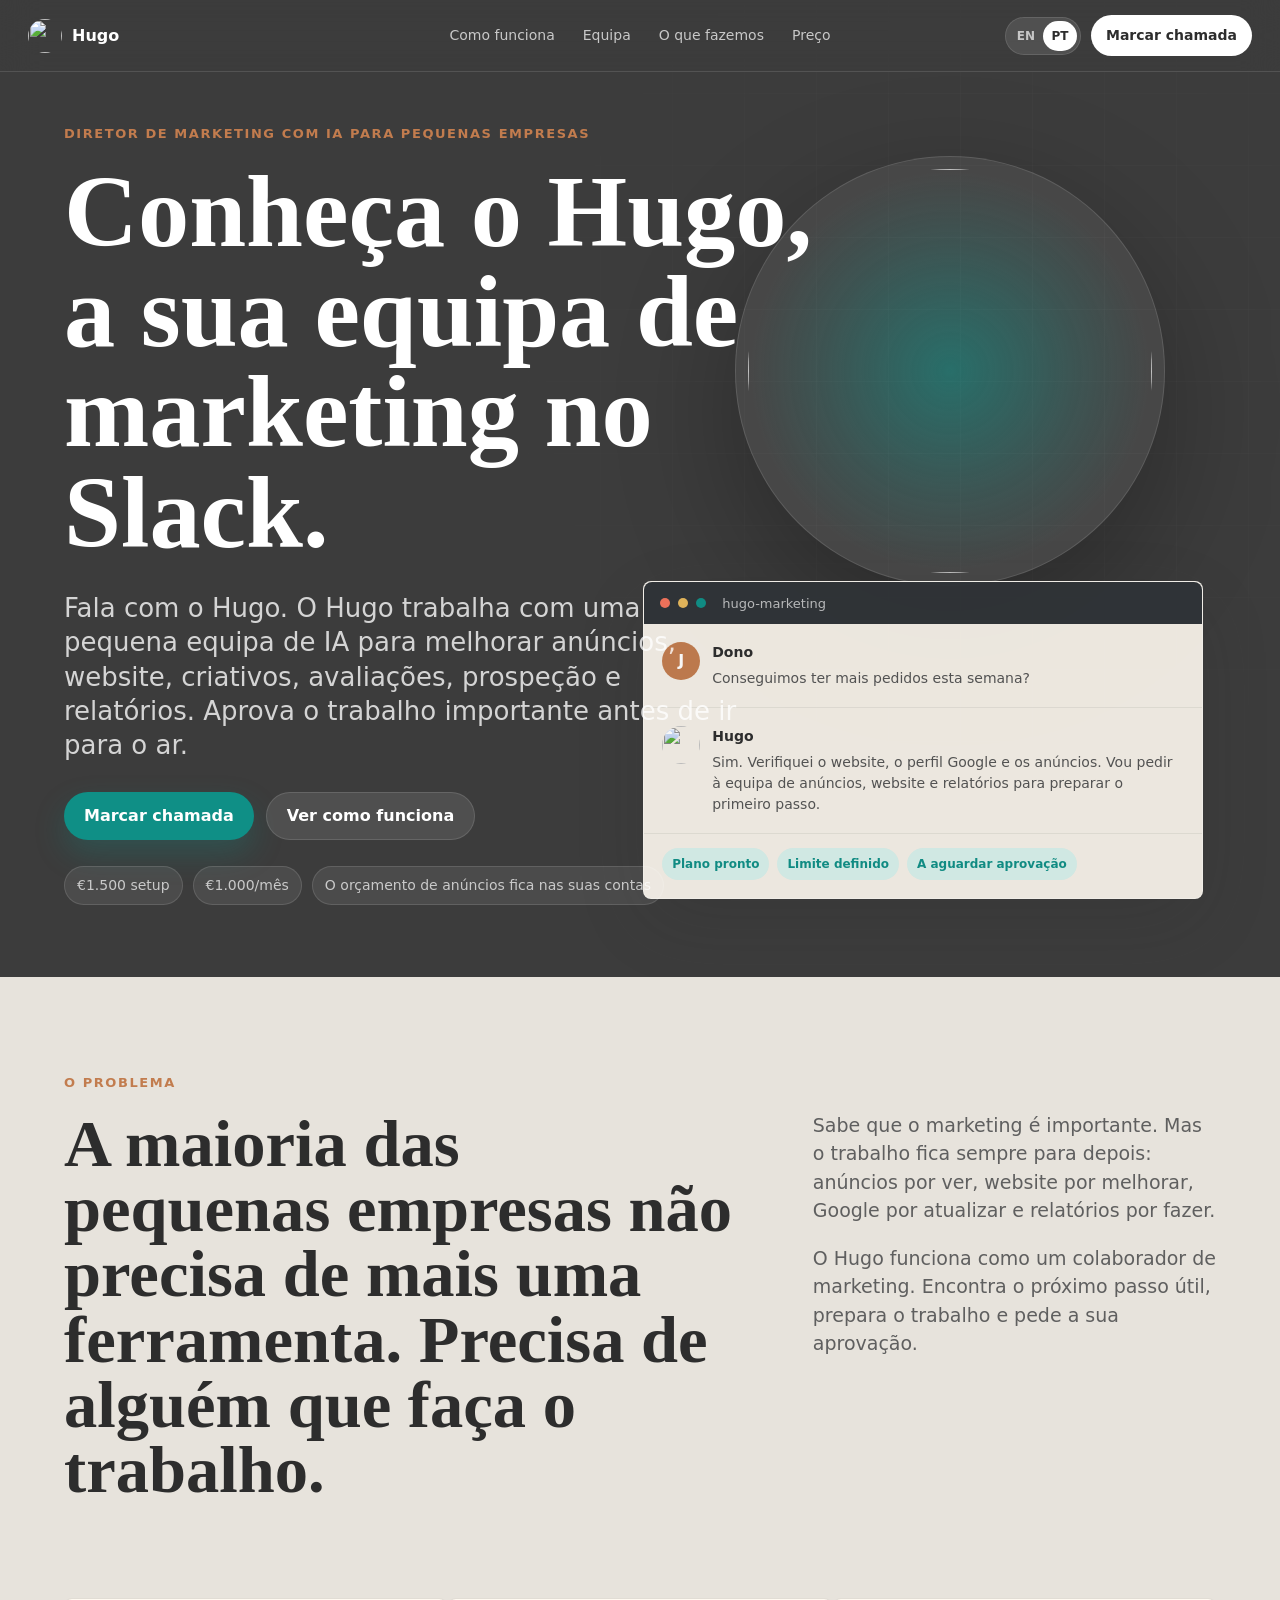
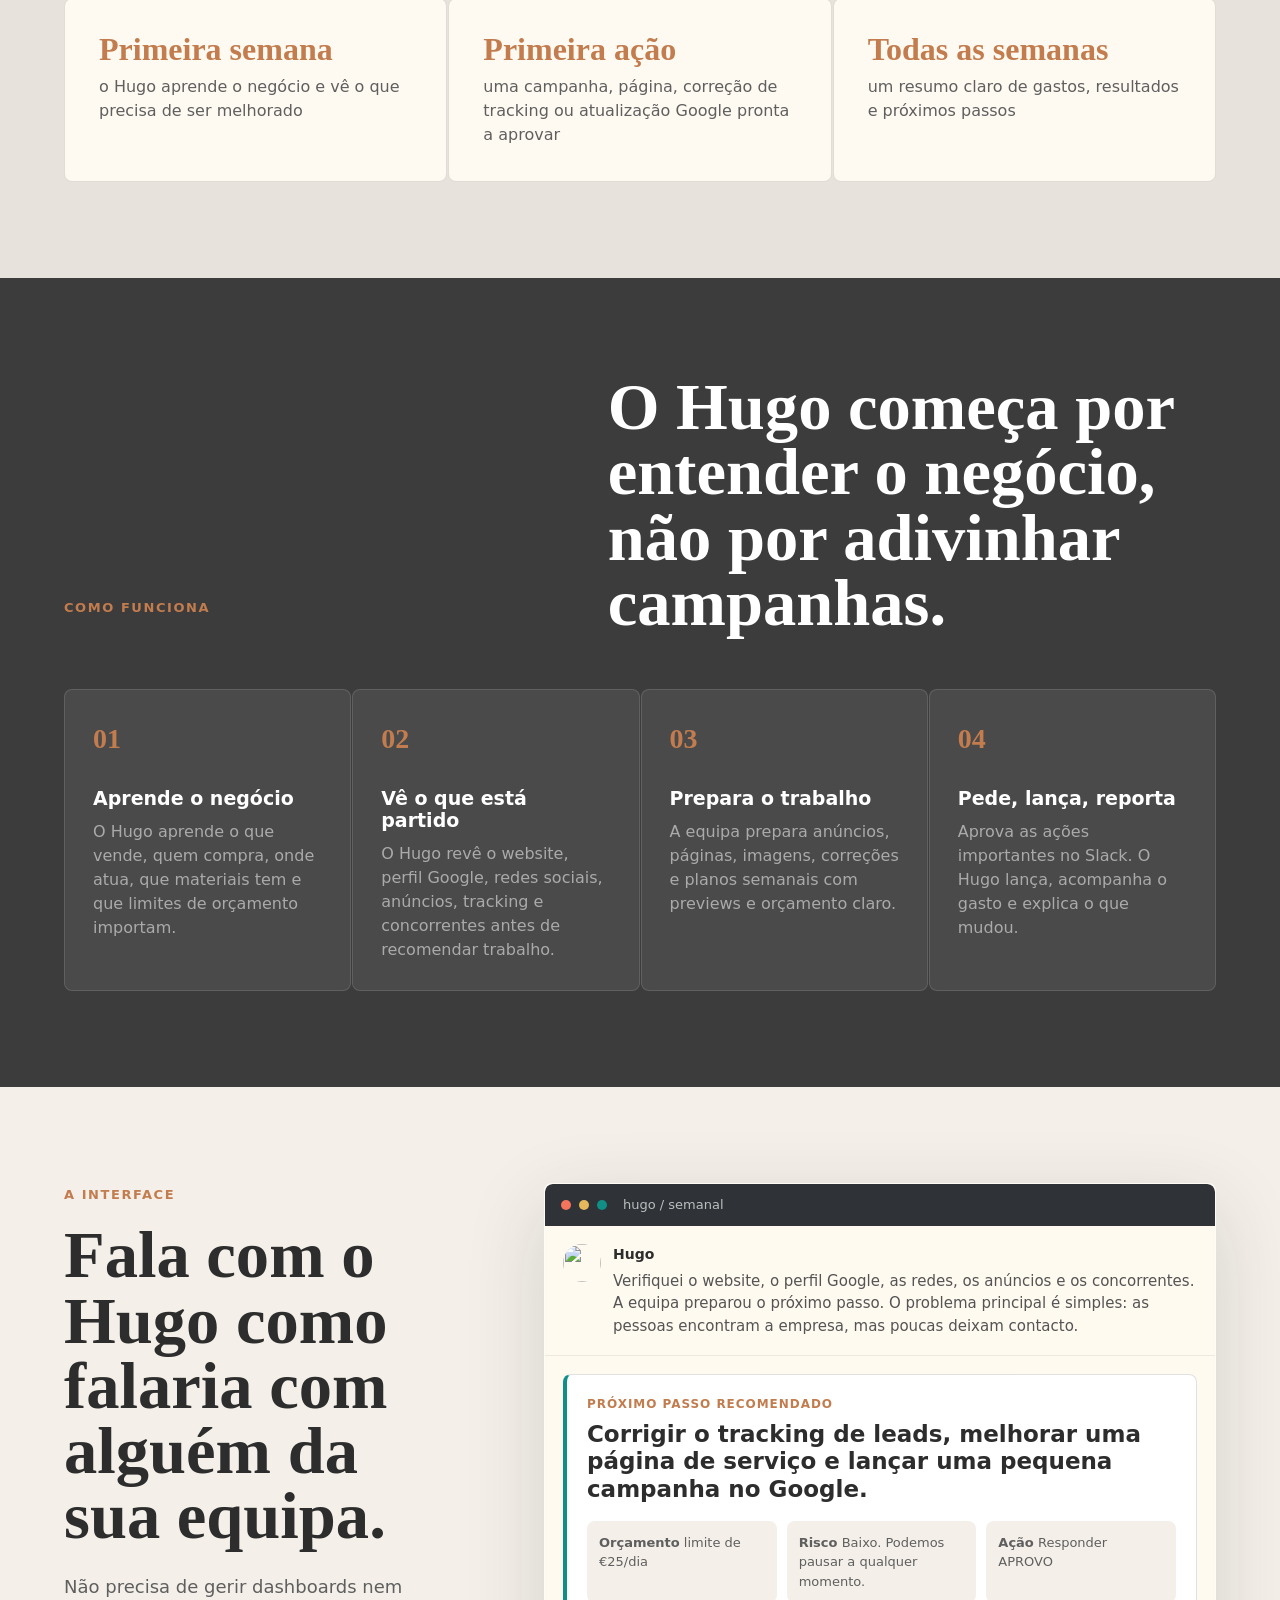
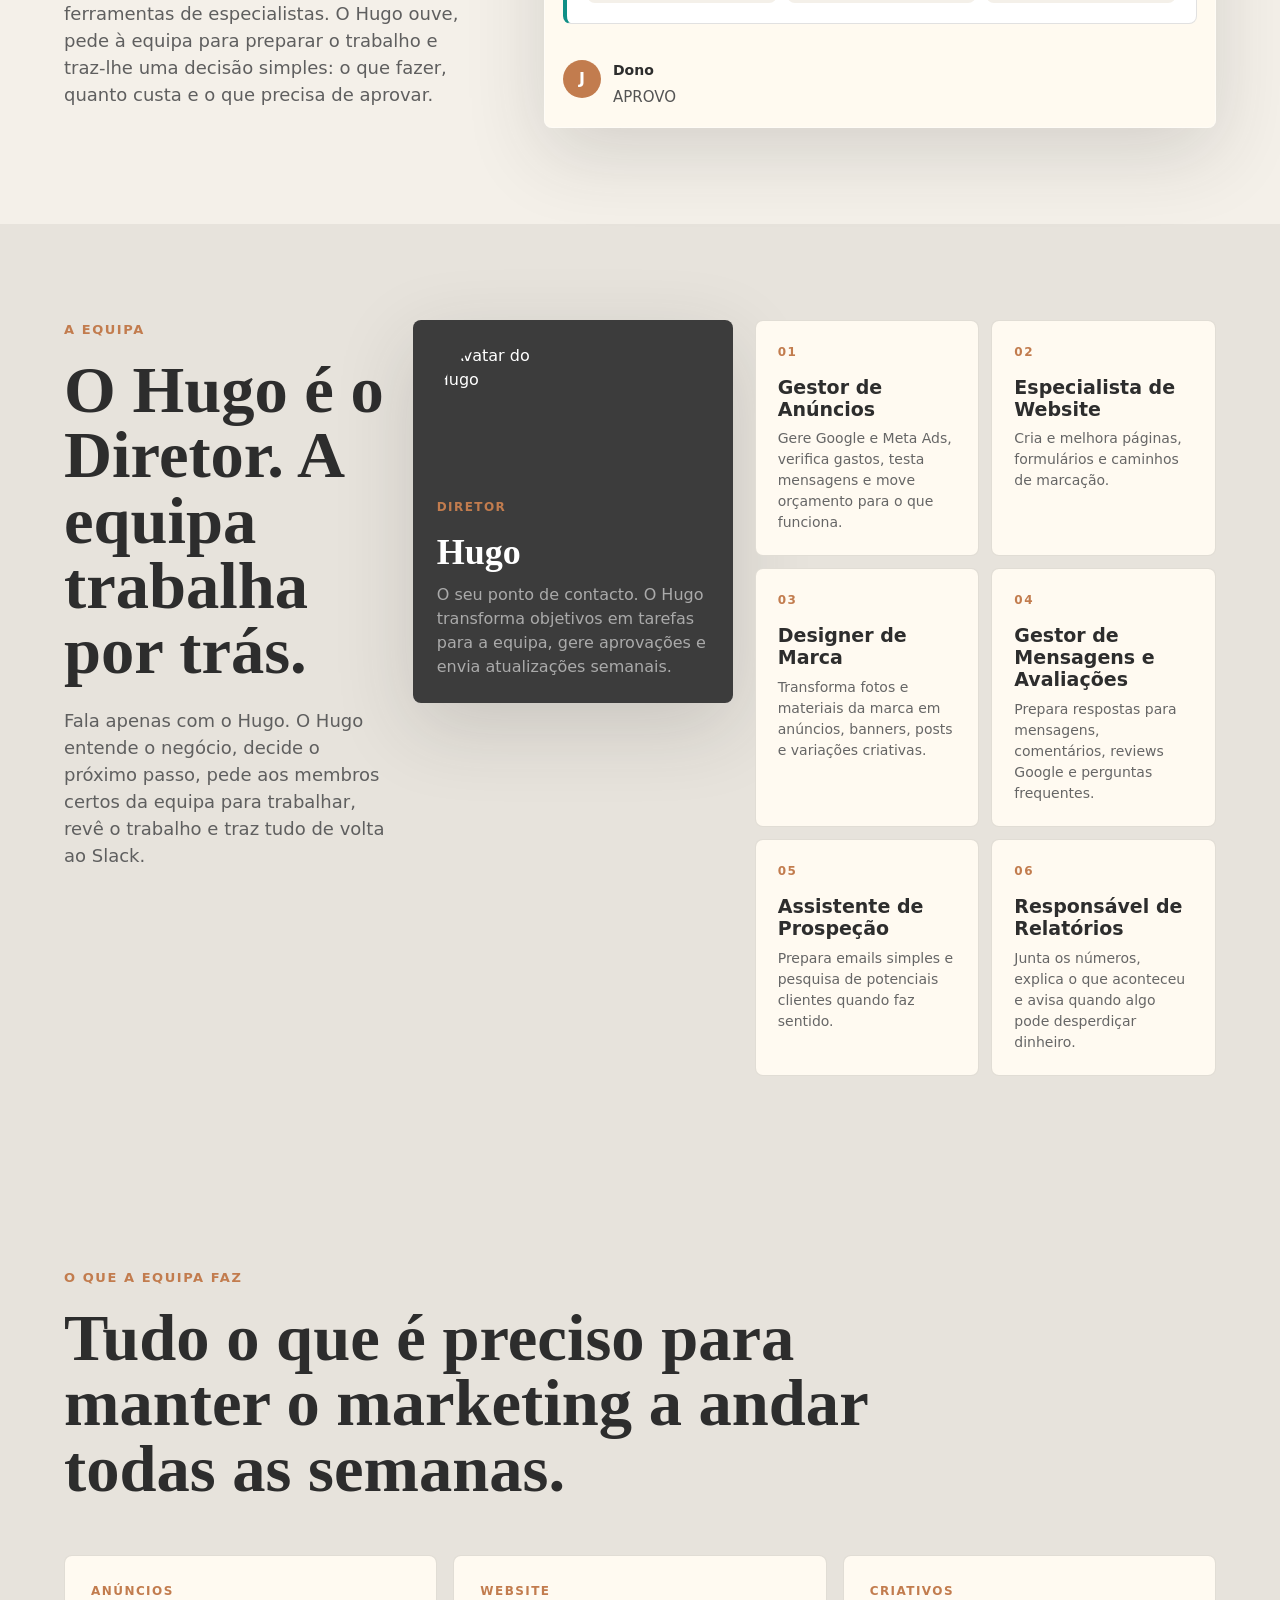
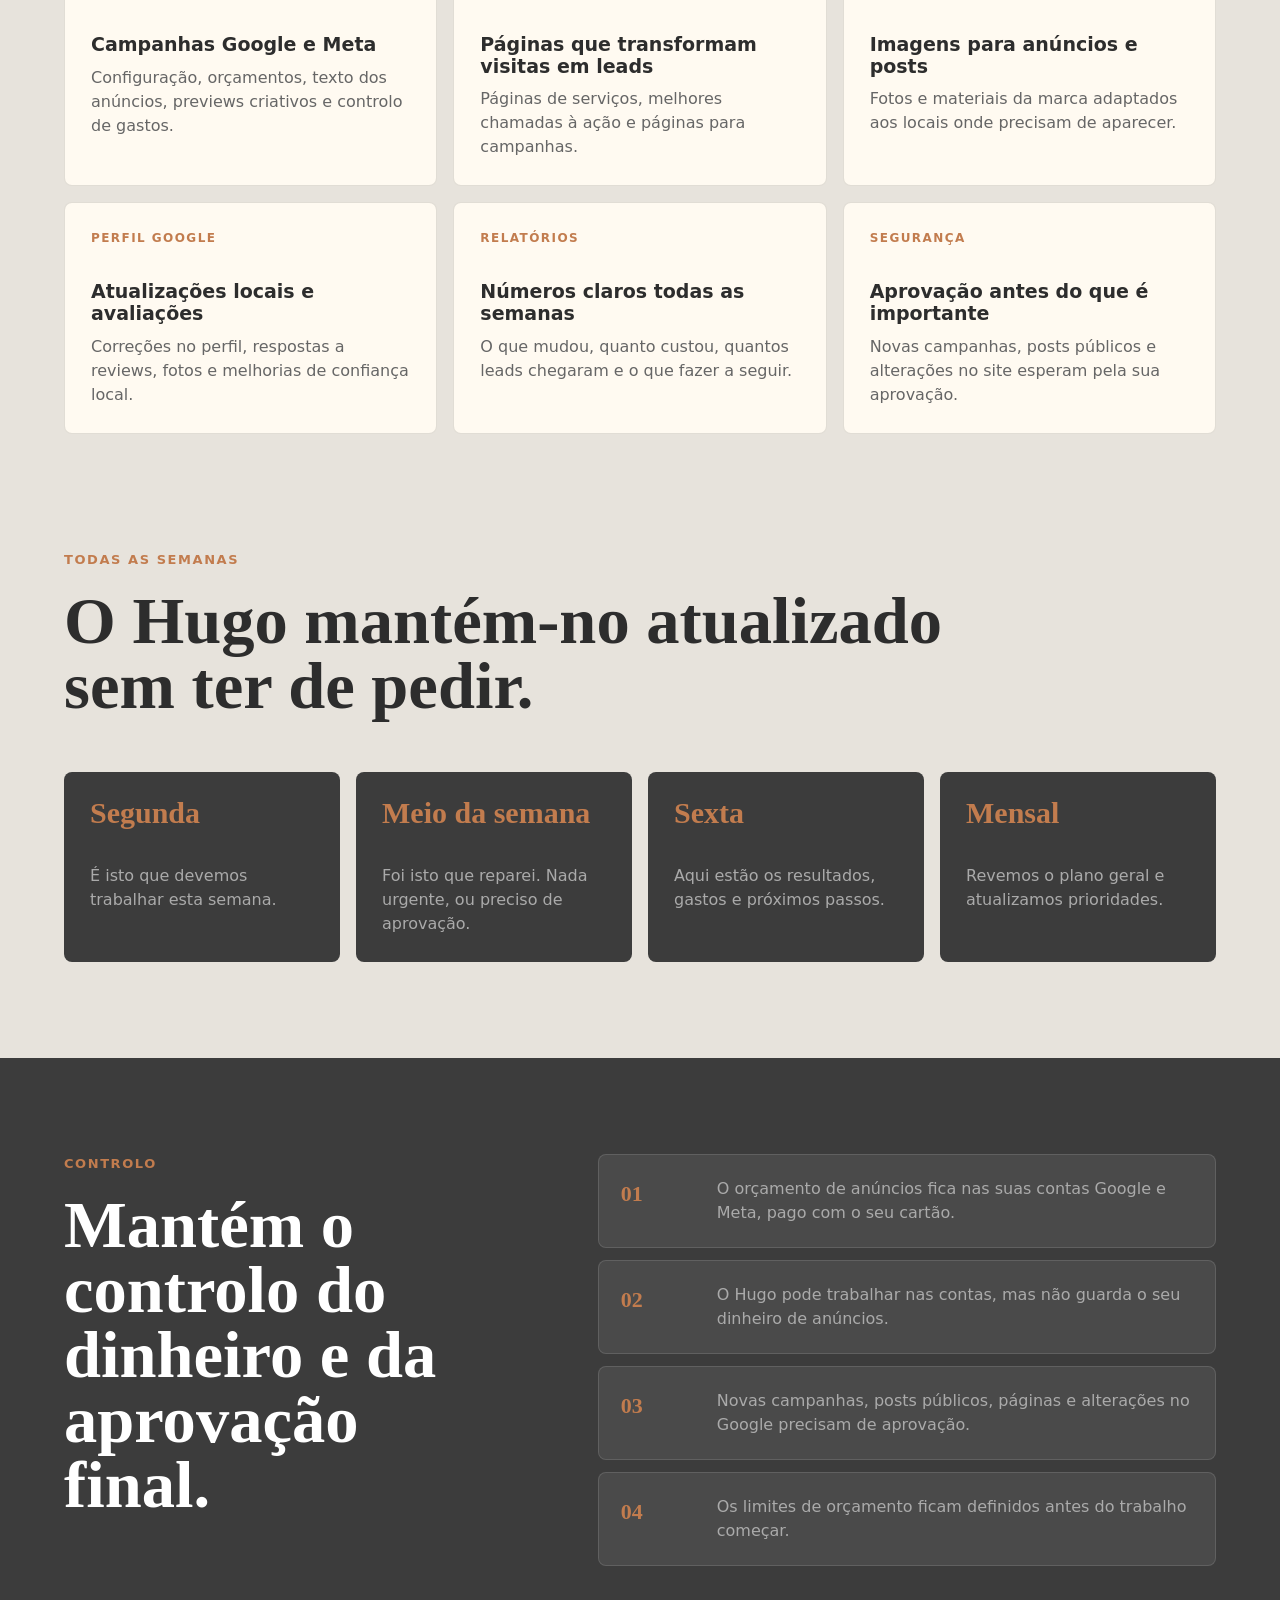
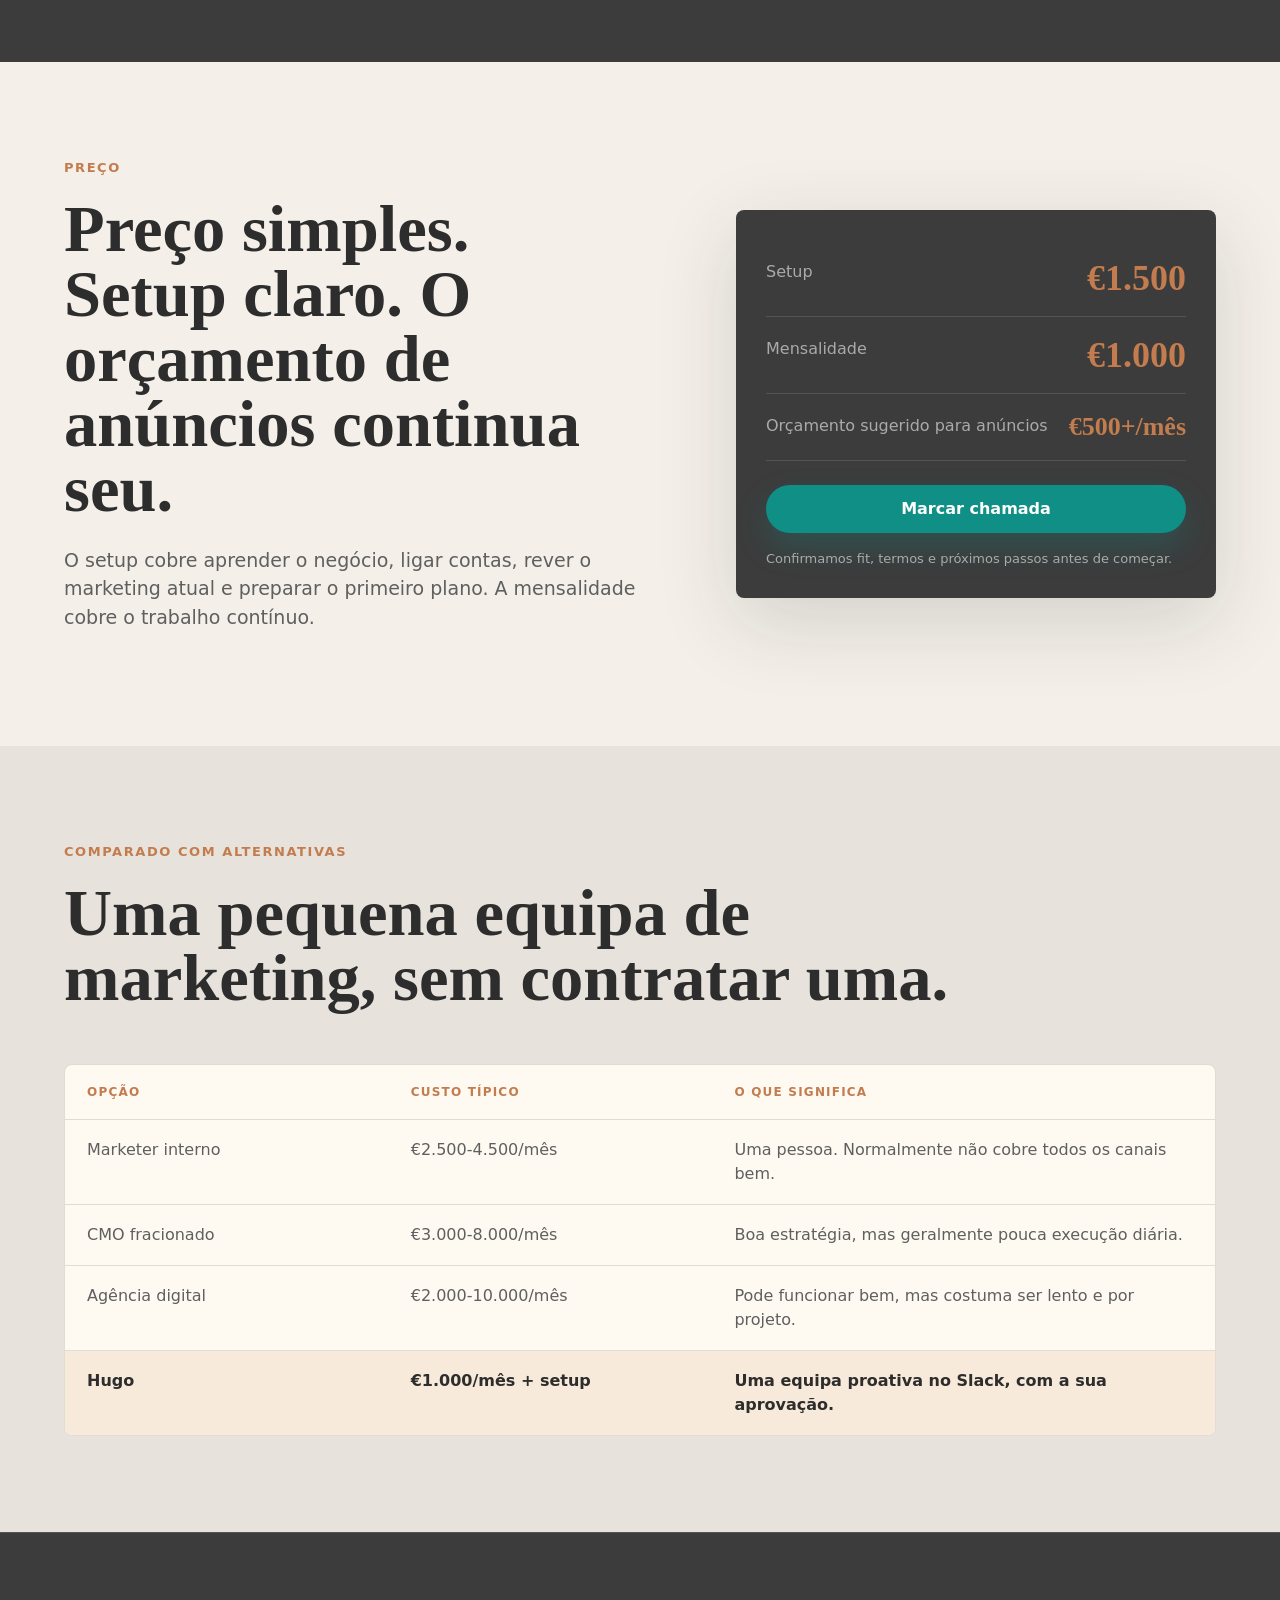
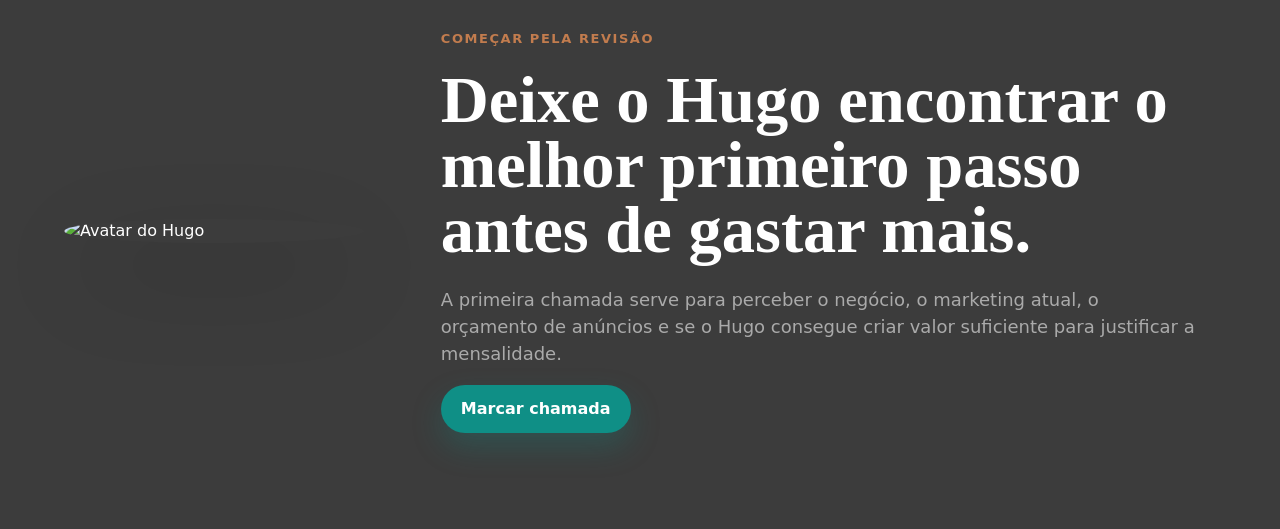
==== pt.html @ a28fcbb9 "Initial commit: Hugo marketing site (en + pt)" ====
<!doctype html>
<html lang="pt-PT">
  <head>
    <meta charset="utf-8" />
    <meta name="viewport" content="width=device-width, initial-scale=1" />
    <title>Hugo — A sua equipa de marketing no Slack</title>
    <meta
      name="description"
      content="O Hugo é um Diretor de Marketing com IA para pequenas empresas. Fala com o Hugo no Slack. O Hugo coordena a equipa por trás."
    />
    <link rel="preload" href="../assets/brand/hugos-avatar.png" as="image" />
    <link rel="stylesheet" href="./styles.css" />
  </head>
  <body>
    <header class="site-header" aria-label="Navegação principal">
      <a class="brand" href="#top" aria-label="Hugo início">
        <img src="../assets/brand/hugos-avatar.png" alt="" />
        <span>Hugo</span>
      </a>
      <nav class="nav-links" aria-label="Secções">
        <a href="#how">Como funciona</a>
        <a href="#team">Equipa</a>
        <a href="#work">O que fazemos</a>
        <a href="#pricing">Preço</a>
      </nav>
      <div class="header-actions">
        <div class="language-switch" aria-label="Escolher idioma">
          <a href="./index.html">EN</a>
          <a class="active" href="./pt.html" aria-current="page">PT</a>
        </div>
        <a class="nav-cta" href="mailto:jccosta94@gmail.com?subject=Hugo%20chamada%20de%20descoberta">Marcar chamada</a>
      </div>
    </header>

    <main id="top">
      <section class="hero section-dark">
        <div class="hero-scene" aria-hidden="true">
          <div class="halo-grid"></div>
          <div class="avatar-orbit">
            <img src="../assets/brand/hugos-avatar.png" alt="" />
          </div>
          <div class="slack-window hero-window">
            <div class="window-top">
              <span></span>
              <span></span>
              <span></span>
              <p>hugo-marketing</p>
            </div>
            <div class="message owner">
              <div class="message-avatar">J</div>
              <div>
                <strong>Dono</strong>
                <p>Conseguimos ter mais pedidos esta semana?</p>
              </div>
            </div>
            <div class="message hugo">
              <img src="../assets/brand/hugos-avatar.png" alt="" />
              <div>
                <strong>Hugo</strong>
                <p>Sim. Verifiquei o website, o perfil Google e os anúncios. Vou pedir à equipa de anúncios, website e relatórios para preparar o primeiro passo.</p>
              </div>
            </div>
            <div class="approval-strip">
              <span>Plano pronto</span>
              <span>Limite definido</span>
              <span>A aguardar aprovação</span>
            </div>
          </div>
        </div>

        <div class="hero-content">
          <p class="eyebrow">Diretor de marketing com IA para pequenas empresas</p>
          <h1>Conheça o Hugo, a sua equipa de marketing no Slack.</h1>
          <p class="hero-copy">
            Fala com o Hugo. O Hugo trabalha com uma pequena equipa de IA para melhorar anúncios, website, criativos, avaliações, prospeção e relatórios. Aprova o trabalho importante antes de ir para o ar.
          </p>
          <div class="hero-actions">
            <a class="button button-primary" href="mailto:jccosta94@gmail.com?subject=Hugo%20chamada%20de%20descoberta">
              Marcar chamada
            </a>
            <a class="button button-secondary" href="#how">Ver como funciona</a>
          </div>
          <div class="price-note">
            <span>€1.500 setup</span>
            <span>€1.000/mês</span>
            <span>O orçamento de anúncios fica nas suas contas</span>
          </div>
        </div>
      </section>

      <section class="section intro">
        <div class="section-kicker">O problema</div>
        <div class="intro-grid">
          <h2>A maioria das pequenas empresas não precisa de mais uma ferramenta. Precisa de alguém que faça o trabalho.</h2>
          <div class="intro-copy">
            <p>
              Sabe que o marketing é importante. Mas o trabalho fica sempre para depois: anúncios por ver, website por melhorar, Google por atualizar e relatórios por fazer.
            </p>
            <p>
              O Hugo funciona como um colaborador de marketing. Encontra o próximo passo útil, prepara o trabalho e pede a sua aprovação.
            </p>
          </div>
        </div>
      </section>

      <section class="section proof-band">
        <div class="proof-item">
          <strong>Primeira semana</strong>
          <span>o Hugo aprende o negócio e vê o que precisa de ser melhorado</span>
        </div>
        <div class="proof-item">
          <strong>Primeira ação</strong>
          <span>uma campanha, página, correção de tracking ou atualização Google pronta a aprovar</span>
        </div>
        <div class="proof-item">
          <strong>Todas as semanas</strong>
          <span>um resumo claro de gastos, resultados e próximos passos</span>
        </div>
      </section>

      <section class="section section-dark product-showcase" id="how">
        <div class="section-heading">
          <p class="eyebrow">Como funciona</p>
          <h2>O Hugo começa por entender o negócio, não por adivinhar campanhas.</h2>
        </div>

        <div class="loop">
          <article>
            <span>01</span>
            <h3>Aprende o negócio</h3>
            <p>O Hugo aprende o que vende, quem compra, onde atua, que materiais tem e que limites de orçamento importam.</p>
          </article>
          <article>
            <span>02</span>
            <h3>Vê o que está partido</h3>
            <p>O Hugo revê o website, perfil Google, redes sociais, anúncios, tracking e concorrentes antes de recomendar trabalho.</p>
          </article>
          <article>
            <span>03</span>
            <h3>Prepara o trabalho</h3>
            <p>A equipa prepara anúncios, páginas, imagens, correções e planos semanais com previews e orçamento claro.</p>
          </article>
          <article>
            <span>04</span>
            <h3>Pede, lança, reporta</h3>
            <p>Aprova as ações importantes no Slack. O Hugo lança, acompanha o gasto e explica o que mudou.</p>
          </article>
        </div>
      </section>

      <section class="section slack-section">
        <div class="slack-copy">
          <p class="section-kicker">A interface</p>
          <h2>Fala com o Hugo como falaria com alguém da sua equipa.</h2>
          <p>
            Não precisa de gerir dashboards nem ferramentas de especialistas. O Hugo ouve, pede à equipa para preparar o trabalho e traz-lhe uma decisão simples: o que fazer, quanto custa e o que precisa de aprovar.
          </p>
        </div>
        <div class="slack-window large-window">
          <div class="window-top">
            <span></span>
            <span></span>
            <span></span>
            <p>hugo / semanal</p>
          </div>
          <div class="message hugo">
            <img src="../assets/brand/hugos-avatar.png" alt="" />
            <div>
              <strong>Hugo</strong>
              <p>Verifiquei o website, o perfil Google, as redes, os anúncios e os concorrentes. A equipa preparou o próximo passo. O problema principal é simples: as pessoas encontram a empresa, mas poucas deixam contacto.</p>
            </div>
          </div>
          <div class="proposal">
            <div>
              <span>Próximo passo recomendado</span>
              <strong>Corrigir o tracking de leads, melhorar uma página de serviço e lançar uma pequena campanha no Google.</strong>
            </div>
            <div class="proposal-meta">
              <p><b>Orçamento</b> limite de €25/dia</p>
              <p><b>Risco</b> Baixo. Podemos pausar a qualquer momento.</p>
              <p><b>Ação</b> Responder APROVO</p>
            </div>
          </div>
          <div class="message owner compact">
            <div class="message-avatar">J</div>
            <div>
              <strong>Dono</strong>
              <p>APROVO</p>
            </div>
          </div>
        </div>
      </section>

      <section class="section team-section" id="team">
        <div class="team-lead">
          <p class="section-kicker">A equipa</p>
          <h2>O Hugo é o Diretor. A equipa trabalha por trás.</h2>
          <p>
            Fala apenas com o Hugo. O Hugo entende o negócio, decide o próximo passo, pede aos membros certos da equipa para trabalhar, revê o trabalho e traz tudo de volta ao Slack.
          </p>
        </div>
        <div class="director-card">
          <img src="../assets/brand/hugos-avatar.png" alt="Avatar do Hugo" />
          <div>
            <span>Diretor</span>
            <h3>Hugo</h3>
            <p>O seu ponto de contacto. O Hugo transforma objetivos em tarefas para a equipa, gere aprovações e envia atualizações semanais.</p>
          </div>
        </div>
        <div class="team-grid">
          <article>
            <span>01</span>
            <h3>Gestor de Anúncios</h3>
            <p>Gere Google e Meta Ads, verifica gastos, testa mensagens e move orçamento para o que funciona.</p>
          </article>
          <article>
            <span>02</span>
            <h3>Especialista de Website</h3>
            <p>Cria e melhora páginas, formulários e caminhos de marcação.</p>
          </article>
          <article>
            <span>03</span>
            <h3>Designer de Marca</h3>
            <p>Transforma fotos e materiais da marca em anúncios, banners, posts e variações criativas.</p>
          </article>
          <article>
            <span>04</span>
            <h3>Gestor de Mensagens e Avaliações</h3>
            <p>Prepara respostas para mensagens, comentários, reviews Google e perguntas frequentes.</p>
          </article>
          <article>
            <span>05</span>
            <h3>Assistente de Prospeção</h3>
            <p>Prepara emails simples e pesquisa de potenciais clientes quando faz sentido.</p>
          </article>
          <article>
            <span>06</span>
            <h3>Responsável de Relatórios</h3>
            <p>Junta os números, explica o que aconteceu e avisa quando algo pode desperdiçar dinheiro.</p>
          </article>
        </div>
      </section>

      <section class="section" id="work">
        <div class="section-heading on-light">
          <p class="section-kicker">O que a equipa faz</p>
          <h2>Tudo o que é preciso para manter o marketing a andar todas as semanas.</h2>
        </div>
        <div class="work-grid">
          <article>
            <span>Anúncios</span>
            <h3>Campanhas Google e Meta</h3>
            <p>Configuração, orçamentos, texto dos anúncios, previews criativos e controlo de gastos.</p>
          </article>
          <article>
            <span>Website</span>
            <h3>Páginas que transformam visitas em leads</h3>
            <p>Páginas de serviços, melhores chamadas à ação e páginas para campanhas.</p>
          </article>
          <article>
            <span>Criativos</span>
            <h3>Imagens para anúncios e posts</h3>
            <p>Fotos e materiais da marca adaptados aos locais onde precisam de aparecer.</p>
          </article>
          <article>
            <span>Perfil Google</span>
            <h3>Atualizações locais e avaliações</h3>
            <p>Correções no perfil, respostas a reviews, fotos e melhorias de confiança local.</p>
          </article>
          <article>
            <span>Relatórios</span>
            <h3>Números claros todas as semanas</h3>
            <p>O que mudou, quanto custou, quantos leads chegaram e o que fazer a seguir.</p>
          </article>
          <article>
            <span>Segurança</span>
            <h3>Aprovação antes do que é importante</h3>
            <p>Novas campanhas, posts públicos e alterações no site esperam pela sua aprovação.</p>
          </article>
        </div>
      </section>

      <section class="section rhythm">
        <div class="section-heading on-light">
          <p class="section-kicker">Todas as semanas</p>
          <h2>O Hugo mantém-no atualizado sem ter de pedir.</h2>
        </div>
        <div class="rhythm-grid">
          <div>
            <strong>Segunda</strong>
            <p>É isto que devemos trabalhar esta semana.</p>
          </div>
          <div>
            <strong>Meio da semana</strong>
            <p>Foi isto que reparei. Nada urgente, ou preciso de aprovação.</p>
          </div>
          <div>
            <strong>Sexta</strong>
            <p>Aqui estão os resultados, gastos e próximos passos.</p>
          </div>
          <div>
            <strong>Mensal</strong>
            <p>Revemos o plano geral e atualizamos prioridades.</p>
          </div>
        </div>
      </section>

      <section class="section section-dark control-section">
        <div>
          <p class="eyebrow">Controlo</p>
          <h2>Mantém o controlo do dinheiro e da aprovação final.</h2>
        </div>
        <div class="control-list">
          <div>
            <span>01</span>
            <p>O orçamento de anúncios fica nas suas contas Google e Meta, pago com o seu cartão.</p>
          </div>
          <div>
            <span>02</span>
            <p>O Hugo pode trabalhar nas contas, mas não guarda o seu dinheiro de anúncios.</p>
          </div>
          <div>
            <span>03</span>
            <p>Novas campanhas, posts públicos, páginas e alterações no Google precisam de aprovação.</p>
          </div>
          <div>
            <span>04</span>
            <p>Os limites de orçamento ficam definidos antes do trabalho começar.</p>
          </div>
        </div>
      </section>

      <section class="section pricing" id="pricing">
        <div class="pricing-main">
          <p class="section-kicker">Preço</p>
          <h2>Preço simples. Setup claro. O orçamento de anúncios continua seu.</h2>
          <p>
            O setup cobre aprender o negócio, ligar contas, rever o marketing atual e preparar o primeiro plano. A mensalidade cobre o trabalho contínuo.
          </p>
        </div>
        <div class="pricing-card">
          <div class="price-row">
            <span>Setup</span>
            <strong>€1.500</strong>
          </div>
          <div class="price-row">
            <span>Mensalidade</span>
            <strong>€1.000</strong>
          </div>
          <div class="price-row quiet">
            <span>Orçamento sugerido para anúncios</span>
            <strong>€500+/mês</strong>
          </div>
          <a class="button button-primary wide" href="mailto:jccosta94@gmail.com?subject=Hugo%20chamada%20de%20descoberta">Marcar chamada</a>
          <p class="small-note">Confirmamos fit, termos e próximos passos antes de começar.</p>
        </div>
      </section>

      <section class="section comparison">
        <div class="section-heading on-light">
          <p class="section-kicker">Comparado com alternativas</p>
          <h2>Uma pequena equipa de marketing, sem contratar uma.</h2>
        </div>
        <div class="compare-table" role="table" aria-label="Comparação de alternativas de marketing">
          <div role="row">
            <strong role="columnheader">Opção</strong>
            <strong role="columnheader">Custo típico</strong>
            <strong role="columnheader">O que significa</strong>
          </div>
          <div role="row">
            <span>Marketer interno</span>
            <span>€2.500-4.500/mês</span>
            <span>Uma pessoa. Normalmente não cobre todos os canais bem.</span>
          </div>
          <div role="row">
            <span>CMO fracionado</span>
            <span>€3.000-8.000/mês</span>
            <span>Boa estratégia, mas geralmente pouca execução diária.</span>
          </div>
          <div role="row">
            <span>Agência digital</span>
            <span>€2.000-10.000/mês</span>
            <span>Pode funcionar bem, mas costuma ser lento e por projeto.</span>
          </div>
          <div role="row" class="highlight-row">
            <span>Hugo</span>
            <span>€1.000/mês + setup</span>
            <span>Uma equipa proativa no Slack, com a sua aprovação.</span>
          </div>
        </div>
      </section>

      <section class="section final-cta section-dark">
        <img src="../assets/brand/hugos-avatar.png" alt="Avatar do Hugo" />
        <div>
          <p class="eyebrow">Começar pela revisão</p>
          <h2>Deixe o Hugo encontrar o melhor primeiro passo antes de gastar mais.</h2>
          <p>
            A primeira chamada serve para perceber o negócio, o marketing atual, o orçamento de anúncios e se o Hugo consegue criar valor suficiente para justificar a mensalidade.
          </p>
          <a class="button button-primary" href="mailto:jccosta94@gmail.com?subject=Hugo%20chamada%20de%20descoberta">Marcar chamada</a>
        </div>
      </section>
    </main>
  </body>
</html>
---- styles.css ----
:root {
  --charcoal: #3c3c3c;
  --ink: #2d2d2d;
  --stone: #e7e3dc;
  --stone-light: #f4f0e9;
  --paper: #fffaf1;
  --white: #ffffff;
  --muted: #888888;
  --muted-dark: #aaaaaa;
  --copper: #c27c4e;
  --teal: #0f8f86;
  --teal-soft: #d7efea;
  --coral: #f4745c;
  --line: rgba(45, 45, 45, 0.14);
  --line-dark: rgba(255, 255, 255, 0.12);
  --shadow: 0 24px 80px rgba(45, 45, 45, 0.16);
  --header-height: 72px;
}

* {
  box-sizing: border-box;
}

html {
  scroll-behavior: smooth;
}

body {
  margin: 0;
  background: var(--stone);
  color: var(--ink);
  font-family: Inter, ui-sans-serif, system-ui, -apple-system, BlinkMacSystemFont, "Segoe UI", sans-serif;
  line-height: 1.5;
}

img {
  display: block;
  max-width: 100%;
}

a {
  color: inherit;
  text-decoration: none;
}

.site-header {
  position: fixed;
  top: 0;
  left: 0;
  z-index: 30;
  display: grid;
  grid-template-columns: 1fr auto 1fr;
  align-items: center;
  width: 100%;
  height: var(--header-height);
  padding: 0 28px;
  color: var(--white);
  background: rgba(60, 60, 60, 0.82);
  border-bottom: 1px solid var(--line-dark);
  backdrop-filter: blur(18px);
}

.brand {
  display: inline-flex;
  align-items: center;
  gap: 10px;
  width: fit-content;
  font-weight: 700;
  letter-spacing: 0;
}

.brand img {
  width: 34px;
  height: 34px;
  border-radius: 50%;
}

.nav-links {
  display: flex;
  gap: 28px;
  font-size: 14px;
  color: rgba(255, 255, 255, 0.72);
}

.nav-links a:hover,
.brand:hover {
  color: var(--white);
}

.header-actions {
  justify-self: end;
  display: inline-flex;
  align-items: center;
  gap: 10px;
}

.language-switch {
  display: inline-flex;
  padding: 3px;
  background: rgba(255, 255, 255, 0.1);
  border: 1px solid var(--line-dark);
  border-radius: 999px;
}

.language-switch a {
  min-width: 34px;
  padding: 6px 8px;
  color: rgba(255, 255, 255, 0.68);
  font-size: 12px;
  font-weight: 800;
  text-align: center;
  border-radius: 999px;
}

.language-switch a.active {
  color: var(--ink);
  background: var(--white);
}

.nav-cta {
  justify-self: end;
  padding: 10px 15px;
  color: var(--ink);
  font-size: 14px;
  font-weight: 700;
  background: var(--white);
  border-radius: 999px;
}

.section {
  padding: 96px clamp(22px, 5vw, 72px);
}

.section-dark {
  color: var(--white);
  background: var(--charcoal);
}

.hero {
  position: relative;
  min-height: 88vh;
  display: flex;
  align-items: center;
  overflow: hidden;
  padding-left: clamp(22px, 5vw, 72px);
  padding-right: clamp(22px, 5vw, 72px);
  padding-top: calc(var(--header-height) + 52px);
  padding-bottom: 72px;
}

.hero::after {
  content: "";
  position: absolute;
  left: 0;
  right: 0;
  bottom: 0;
  height: 160px;
  background: linear-gradient(180deg, rgba(60, 60, 60, 0), var(--charcoal));
  pointer-events: none;
}

.hero-content {
  position: relative;
  z-index: 3;
  width: min(780px, 100%);
}

.eyebrow,
.section-kicker {
  margin: 0 0 18px;
  color: var(--copper);
  font-size: 13px;
  font-weight: 800;
  letter-spacing: 0.12em;
  text-transform: uppercase;
}

h1,
h2,
h3,
p {
  margin-top: 0;
}

h1,
h2 {
  font-family: Georgia, "Times New Roman", serif;
  font-weight: 800;
  line-height: 0.98;
  letter-spacing: 0;
}

h1 {
  max-width: 760px;
  margin-bottom: 28px;
  font-size: clamp(56px, 8vw, 116px);
}

h2 {
  max-width: 940px;
  margin-bottom: 24px;
  font-size: clamp(38px, 5.2vw, 76px);
}

h3 {
  margin-bottom: 10px;
  font-size: 19px;
  line-height: 1.15;
  letter-spacing: 0;
}

.hero-copy {
  max-width: 680px;
  margin-bottom: 30px;
  color: rgba(255, 255, 255, 0.78);
  font-size: clamp(19px, 2.1vw, 26px);
  line-height: 1.32;
}

.hero-actions {
  display: flex;
  flex-wrap: wrap;
  gap: 12px;
  margin-bottom: 26px;
}

.button {
  display: inline-flex;
  align-items: center;
  justify-content: center;
  min-height: 48px;
  padding: 14px 20px;
  border-radius: 999px;
  font-weight: 800;
  line-height: 1;
  transition: transform 160ms ease, box-shadow 160ms ease, background 160ms ease;
}

.button:hover {
  transform: translateY(-2px);
}

.button-primary {
  color: var(--white);
  background: var(--teal);
  box-shadow: 0 14px 30px rgba(15, 143, 134, 0.26);
}

.button-secondary {
  color: var(--white);
  background: rgba(255, 255, 255, 0.1);
  border: 1px solid var(--line-dark);
}

.price-note {
  display: flex;
  flex-wrap: wrap;
  gap: 10px;
  color: rgba(255, 255, 255, 0.7);
  font-size: 14px;
}

.price-note span {
  padding: 8px 12px;
  background: rgba(255, 255, 255, 0.08);
  border: 1px solid var(--line-dark);
  border-radius: 999px;
}

.hero-scene {
  position: absolute;
  inset: 0;
  z-index: 1;
  pointer-events: none;
}

.halo-grid {
  position: absolute;
  inset: -20% -10% 0 30%;
  opacity: 0.42;
  background-image:
    linear-gradient(rgba(255, 255, 255, 0.08) 1px, transparent 1px),
    linear-gradient(90deg, rgba(255, 255, 255, 0.08) 1px, transparent 1px);
  background-size: 72px 72px;
  mask-image: radial-gradient(circle at 58% 48%, #000 0, transparent 58%);
}

.avatar-orbit {
  position: absolute;
  top: 16%;
  right: 9%;
  width: min(34vw, 430px);
  aspect-ratio: 1;
  padding: 12px;
  background:
    radial-gradient(circle at center, rgba(15, 143, 134, 0.55), rgba(15, 143, 134, 0.18) 42%, transparent 66%),
    rgba(255, 255, 255, 0.06);
  border: 1px solid rgba(255, 255, 255, 0.12);
  border-radius: 50%;
  box-shadow: 0 40px 120px rgba(0, 0, 0, 0.28);
}

.avatar-orbit img {
  width: 100%;
  height: 100%;
  object-fit: cover;
  border-radius: 50%;
}

.slack-window {
  color: var(--ink);
  background: rgba(255, 250, 241, 0.94);
  border: 1px solid rgba(255, 255, 255, 0.32);
  border-radius: 8px;
  box-shadow: var(--shadow);
}

.hero-window {
  position: absolute;
  right: 6%;
  bottom: 8%;
  width: min(46vw, 560px);
  opacity: 0.96;
}

.window-top {
  display: flex;
  align-items: center;
  gap: 8px;
  min-height: 42px;
  padding: 0 16px;
  color: rgba(255, 255, 255, 0.68);
  background: #2f3337;
  border-radius: 8px 8px 0 0;
}

.window-top span {
  width: 10px;
  height: 10px;
  border-radius: 50%;
}

.window-top span:nth-child(1) {
  background: var(--coral);
}

.window-top span:nth-child(2) {
  background: #e6b85c;
}

.window-top span:nth-child(3) {
  background: var(--teal);
}

.window-top p {
  margin: 0 0 0 8px;
  font-size: 13px;
}

.message {
  display: grid;
  grid-template-columns: 38px 1fr;
  gap: 12px;
  padding: 18px;
  border-bottom: 1px solid rgba(45, 45, 45, 0.08);
}

.message img,
.message-avatar {
  width: 38px;
  height: 38px;
  border-radius: 50%;
}

.message-avatar {
  display: grid;
  place-items: center;
  color: var(--white);
  font-weight: 800;
  background: var(--copper);
}

.message strong {
  display: block;
  margin-bottom: 5px;
  font-size: 14px;
}

.message p {
  margin: 0;
  color: #545454;
  font-size: 14px;
}

.approval-strip {
  display: flex;
  flex-wrap: wrap;
  gap: 8px;
  padding: 14px 18px 18px;
}

.approval-strip span {
  padding: 7px 10px;
  color: var(--teal);
  font-size: 12px;
  font-weight: 800;
  background: var(--teal-soft);
  border-radius: 999px;
}

.intro {
  background: var(--stone);
}

.intro-grid {
  display: grid;
  grid-template-columns: minmax(0, 1.25fr) minmax(280px, 0.75fr);
  gap: clamp(34px, 6vw, 92px);
  align-items: start;
}

.intro h2 {
  margin-bottom: 0;
}

.intro-copy {
  color: #5f5f5f;
  font-size: 19px;
}

.intro-copy p:last-child {
  margin-bottom: 0;
}

.proof-band {
  display: grid;
  grid-template-columns: repeat(3, 1fr);
  gap: 1px;
  padding-top: 0;
  background: var(--stone);
}

.proof-item {
  padding: 34px;
  background: var(--paper);
  border: 1px solid var(--line);
  border-radius: 8px;
}

.proof-item strong {
  display: block;
  margin-bottom: 10px;
  color: var(--copper);
  font-family: Georgia, "Times New Roman", serif;
  font-size: 32px;
  line-height: 1;
}

.proof-item span {
  color: #5f5f5f;
}

.section-heading {
  display: grid;
  grid-template-columns: minmax(0, 0.9fr) minmax(320px, 1.1fr);
  gap: 46px;
  align-items: end;
  margin-bottom: 54px;
}

.section-heading h2 {
  margin-bottom: 0;
}

.section-heading.on-light {
  display: block;
}

.product-showcase {
  position: relative;
}

.loop {
  display: grid;
  grid-template-columns: repeat(4, 1fr);
  gap: 1px;
}

.loop article {
  min-height: 290px;
  padding: 28px;
  background: #4a4a4a;
  border: 1px solid var(--line-dark);
  border-radius: 8px;
}

.loop span,
.control-list span {
  display: block;
  margin-bottom: 28px;
  color: var(--copper);
  font-family: Georgia, "Times New Roman", serif;
  font-size: 28px;
  font-weight: 800;
}

.loop h3 {
  color: var(--white);
}

.loop p,
.control-list p {
  margin-bottom: 0;
  color: var(--muted-dark);
}

.slack-section {
  display: grid;
  grid-template-columns: minmax(280px, 0.75fr) minmax(420px, 1.25fr);
  gap: clamp(34px, 6vw, 88px);
  align-items: center;
  background: var(--stone-light);
}

.slack-copy p:not(.section-kicker) {
  color: #5f5f5f;
  font-size: 18px;
}

.large-window {
  overflow: hidden;
}

.large-window .message p {
  font-size: 15px;
}

.proposal {
  margin: 18px;
  padding: 20px;
  background: var(--white);
  border: 1px solid var(--line);
  border-left: 4px solid var(--teal);
  border-radius: 8px;
}

.proposal span {
  display: block;
  margin-bottom: 8px;
  color: var(--copper);
  font-size: 12px;
  font-weight: 800;
  letter-spacing: 0.08em;
  text-transform: uppercase;
}

.proposal strong {
  display: block;
  max-width: 640px;
  margin-bottom: 18px;
  font-size: 23px;
  line-height: 1.18;
}

.proposal-meta {
  display: grid;
  grid-template-columns: repeat(3, 1fr);
  gap: 10px;
}

.proposal-meta p {
  margin: 0;
  padding: 12px;
  color: #5f5f5f;
  font-size: 13px;
  background: var(--stone-light);
  border-radius: 8px;
}

.compact {
  border-bottom: 0;
}

.team-section {
  display: grid;
  grid-template-columns: minmax(280px, 0.85fr) minmax(320px, 0.55fr) minmax(420px, 1.2fr);
  gap: 22px;
  align-items: stretch;
  background: var(--stone);
}

.team-lead p:not(.section-kicker) {
  max-width: 560px;
  color: #5f5f5f;
  font-size: 18px;
}

.director-card {
  align-self: start;
  padding: 24px;
  color: var(--white);
  background: var(--charcoal);
  border-radius: 8px;
  box-shadow: var(--shadow);
}

.director-card img {
  width: 132px;
  height: 132px;
  margin-bottom: 22px;
  object-fit: cover;
  border-radius: 50%;
}

.director-card span,
.team-grid span {
  display: block;
  margin-bottom: 16px;
  color: var(--copper);
  font-size: 12px;
  font-weight: 900;
  letter-spacing: 0.12em;
  text-transform: uppercase;
}

.director-card h3 {
  color: var(--white);
  font-family: Georgia, "Times New Roman", serif;
  font-size: 36px;
}

.director-card p {
  margin-bottom: 0;
  color: var(--muted-dark);
}

.team-grid {
  display: grid;
  grid-template-columns: repeat(2, 1fr);
  gap: 12px;
}

.team-grid article {
  min-height: 184px;
  padding: 22px;
  background: var(--paper);
  border: 1px solid var(--line);
  border-radius: 8px;
}

.team-grid h3 {
  margin-bottom: 8px;
}

.team-grid p {
  margin-bottom: 0;
  color: #666666;
  font-size: 14px;
}

.work-grid {
  display: grid;
  grid-template-columns: repeat(3, 1fr);
  gap: 16px;
}

.work-grid article {
  min-height: 230px;
  padding: 26px;
  background: var(--paper);
  border: 1px solid var(--line);
  border-radius: 8px;
}

.work-grid span {
  display: block;
  margin-bottom: 34px;
  color: var(--copper);
  font-size: 12px;
  font-weight: 900;
  letter-spacing: 0.12em;
  text-transform: uppercase;
}

.work-grid p {
  margin-bottom: 0;
  color: #666666;
}

.rhythm {
  padding-top: 20px;
  background: var(--stone);
}

.rhythm-grid {
  display: grid;
  grid-template-columns: repeat(4, 1fr);
  gap: 16px;
}

.rhythm-grid div {
  padding: 26px;
  background: var(--charcoal);
  border-radius: 8px;
}

.rhythm-grid strong {
  display: block;
  margin-bottom: 36px;
  color: var(--copper);
  font-family: Georgia, "Times New Roman", serif;
  font-size: 30px;
  line-height: 1;
}

.rhythm-grid p {
  margin-bottom: 0;
  color: var(--muted-dark);
}

.control-section {
  display: grid;
  grid-template-columns: minmax(280px, 0.85fr) minmax(420px, 1.15fr);
  gap: clamp(34px, 6vw, 86px);
}

.control-list {
  display: grid;
  gap: 12px;
}

.control-list div {
  display: grid;
  grid-template-columns: 74px 1fr;
  gap: 22px;
  align-items: start;
  padding: 22px;
  background: #4a4a4a;
  border: 1px solid var(--line-dark);
  border-radius: 8px;
}

.control-list span {
  margin-bottom: 0;
  font-size: 22px;
}

.pricing {
  display: grid;
  grid-template-columns: minmax(280px, 1fr) minmax(340px, 480px);
  gap: clamp(34px, 7vw, 110px);
  align-items: center;
  background: var(--stone-light);
}

.pricing-main p:not(.section-kicker) {
  max-width: 720px;
  color: #5f5f5f;
  font-size: 19px;
}

.pricing-card {
  padding: 30px;
  background: var(--charcoal);
  border-radius: 8px;
  box-shadow: var(--shadow);
}

.price-row {
  display: flex;
  justify-content: space-between;
  gap: 18px;
  padding: 20px 0;
  color: var(--white);
  border-bottom: 1px solid var(--line-dark);
}

.price-row span {
  color: var(--muted-dark);
}

.price-row strong {
  color: var(--copper);
  font-family: Georgia, "Times New Roman", serif;
  font-size: 36px;
  line-height: 1;
  white-space: nowrap;
}

.price-row.quiet strong {
  font-size: 26px;
}

.wide {
  width: 100%;
  margin-top: 24px;
}

.small-note {
  margin: 16px 0 0;
  color: var(--muted-dark);
  font-size: 13px;
}

.comparison {
  background: var(--stone);
}

.compare-table {
  overflow: hidden;
  border: 1px solid var(--line);
  border-radius: 8px;
  background: var(--paper);
}

.compare-table > div {
  display: grid;
  grid-template-columns: 1fr 1fr 1.5fr;
  gap: 18px;
  padding: 18px 22px;
  border-bottom: 1px solid var(--line);
}

.compare-table > div:last-child {
  border-bottom: 0;
}

.compare-table > div:first-child {
  color: var(--copper);
  font-size: 12px;
  letter-spacing: 0.1em;
  text-transform: uppercase;
}

.compare-table span {
  color: #5f5f5f;
}

.highlight-row {
  background: #f8eadb;
}

.highlight-row span {
  color: var(--ink);
  font-weight: 800;
}

.final-cta {
  display: grid;
  grid-template-columns: minmax(180px, 300px) minmax(0, 1fr);
  gap: clamp(28px, 6vw, 82px);
  align-items: center;
  border-top: 1px solid var(--line-dark);
}

.final-cta img {
  width: 100%;
  border-radius: 50%;
  box-shadow: 0 34px 90px rgba(0, 0, 0, 0.22);
}

.final-cta p:not(.eyebrow) {
  max-width: 760px;
  color: var(--muted-dark);
  font-size: 18px;
}

@media (max-width: 980px) {
  .site-header {
    grid-template-columns: 1fr auto;
  }

  .nav-links {
    display: none;
  }

  .hero {
    min-height: auto;
    padding-top: 124px;
  }

  .avatar-orbit {
    top: 92px;
    right: -92px;
    width: 360px;
    opacity: 0.24;
  }

  .hero-window {
    position: relative;
    right: auto;
    bottom: auto;
    width: 100%;
    margin-top: 42px;
  }

  .hero-content {
    width: 100%;
  }

  .intro-grid,
  .section-heading,
  .slack-section,
  .team-section,
  .control-section,
  .pricing,
  .final-cta {
    grid-template-columns: 1fr;
  }

  .proof-band,
  .loop,
  .team-grid,
  .work-grid,
  .rhythm-grid {
    grid-template-columns: repeat(2, 1fr);
  }
}

@media (max-width: 680px) {
  .site-header {
    height: 64px;
    padding: 0 16px;
  }

  .brand img {
    width: 30px;
    height: 30px;
  }

  .nav-cta {
    padding: 9px 12px;
    font-size: 12px;
  }

  .language-switch a {
    min-width: 30px;
    padding: 6px;
  }

  .section {
    padding: 68px 18px;
  }

  .hero {
    padding-top: 106px;
  }

  .avatar-orbit {
    display: none;
  }

  h1 {
    font-size: clamp(46px, 15vw, 70px);
  }

  h2 {
    font-size: clamp(34px, 11vw, 48px);
  }

  .hero-copy,
  .intro-copy,
  .pricing-main p:not(.section-kicker) {
    font-size: 17px;
  }

  .button {
    width: 100%;
  }

  .proof-band,
  .loop,
  .team-grid,
  .work-grid,
  .rhythm-grid,
  .proposal-meta {
    grid-template-columns: 1fr;
  }

  .loop article,
  .team-grid article,
  .work-grid article {
    min-height: auto;
  }

  .control-list div {
    grid-template-columns: 1fr;
    gap: 8px;
  }

  .compare-table {
    background: transparent;
    border: 0;
  }

  .compare-table > div {
    grid-template-columns: 1fr;
    margin-bottom: 10px;
    background: var(--paper);
    border: 1px solid var(--line);
    border-radius: 8px;
  }

  .compare-table > div:first-child {
    display: none;
  }

  .final-cta img {
    width: min(240px, 72vw);
  }
}
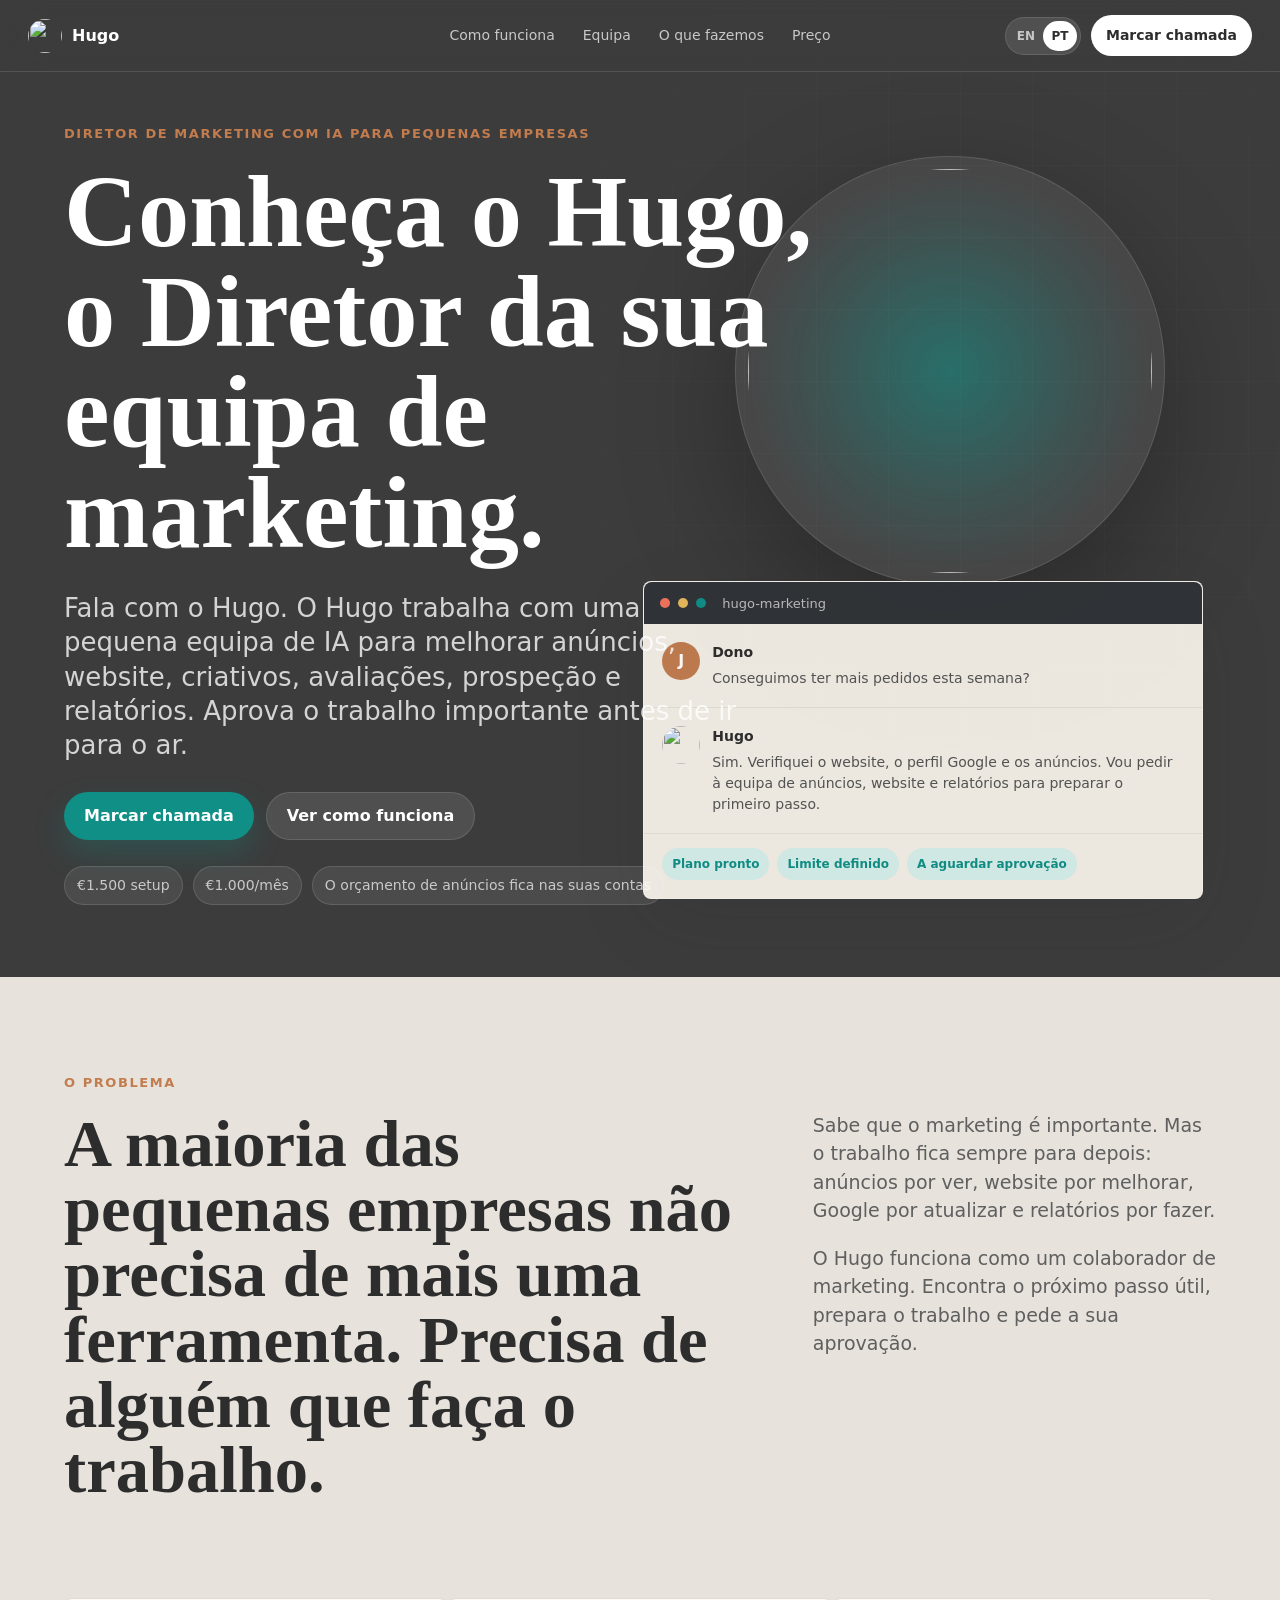
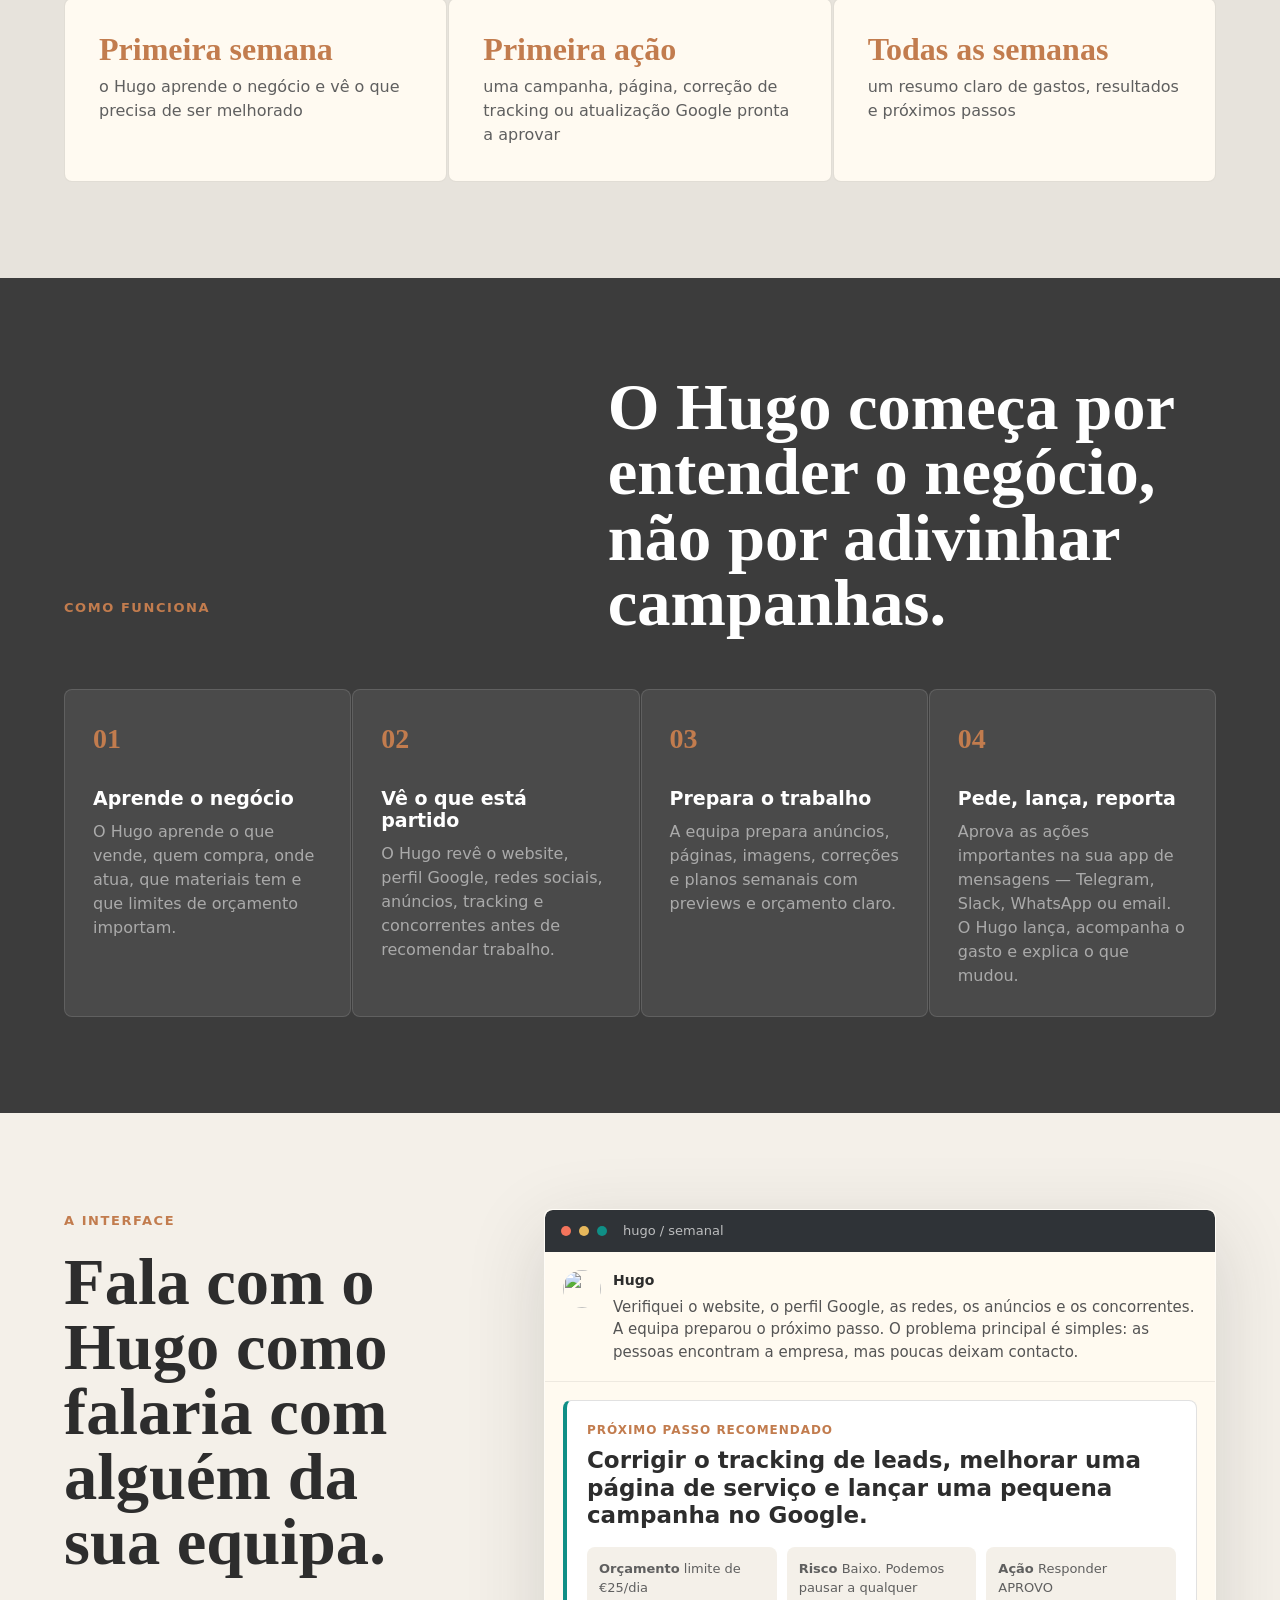
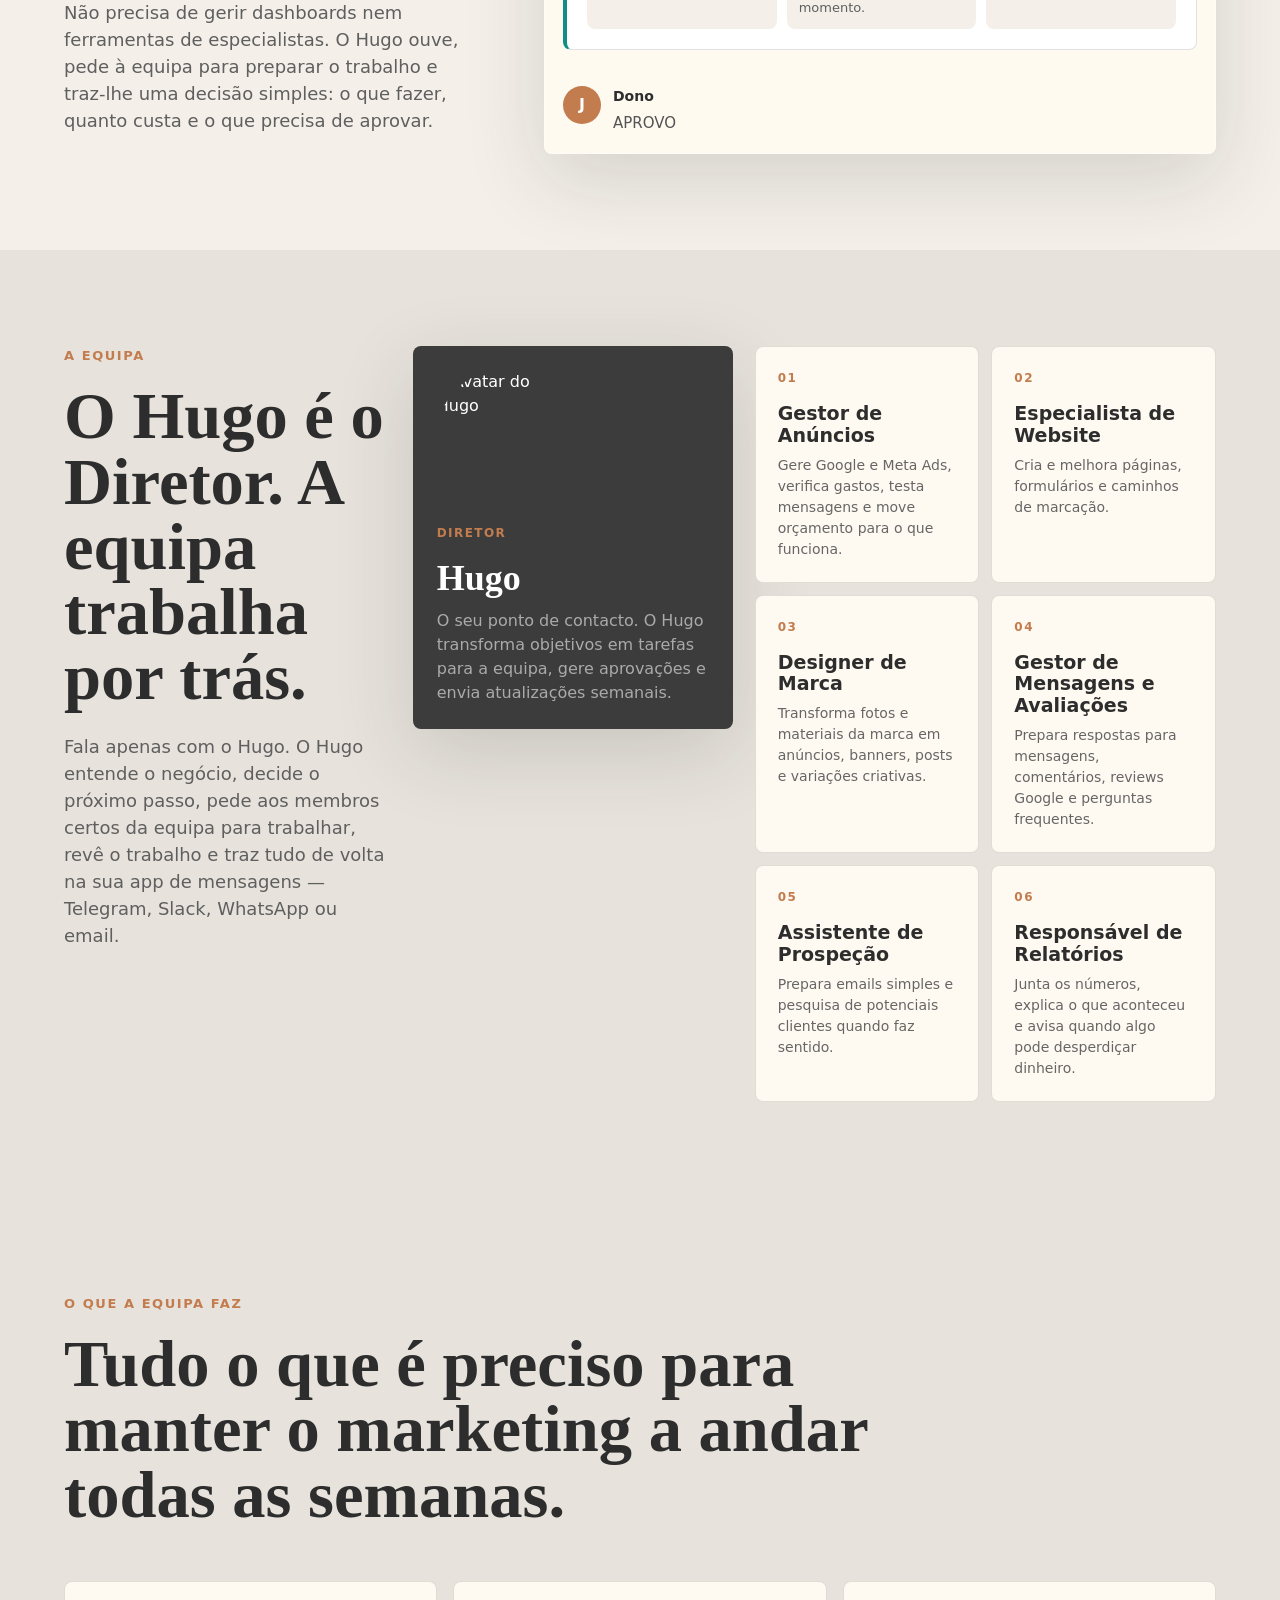
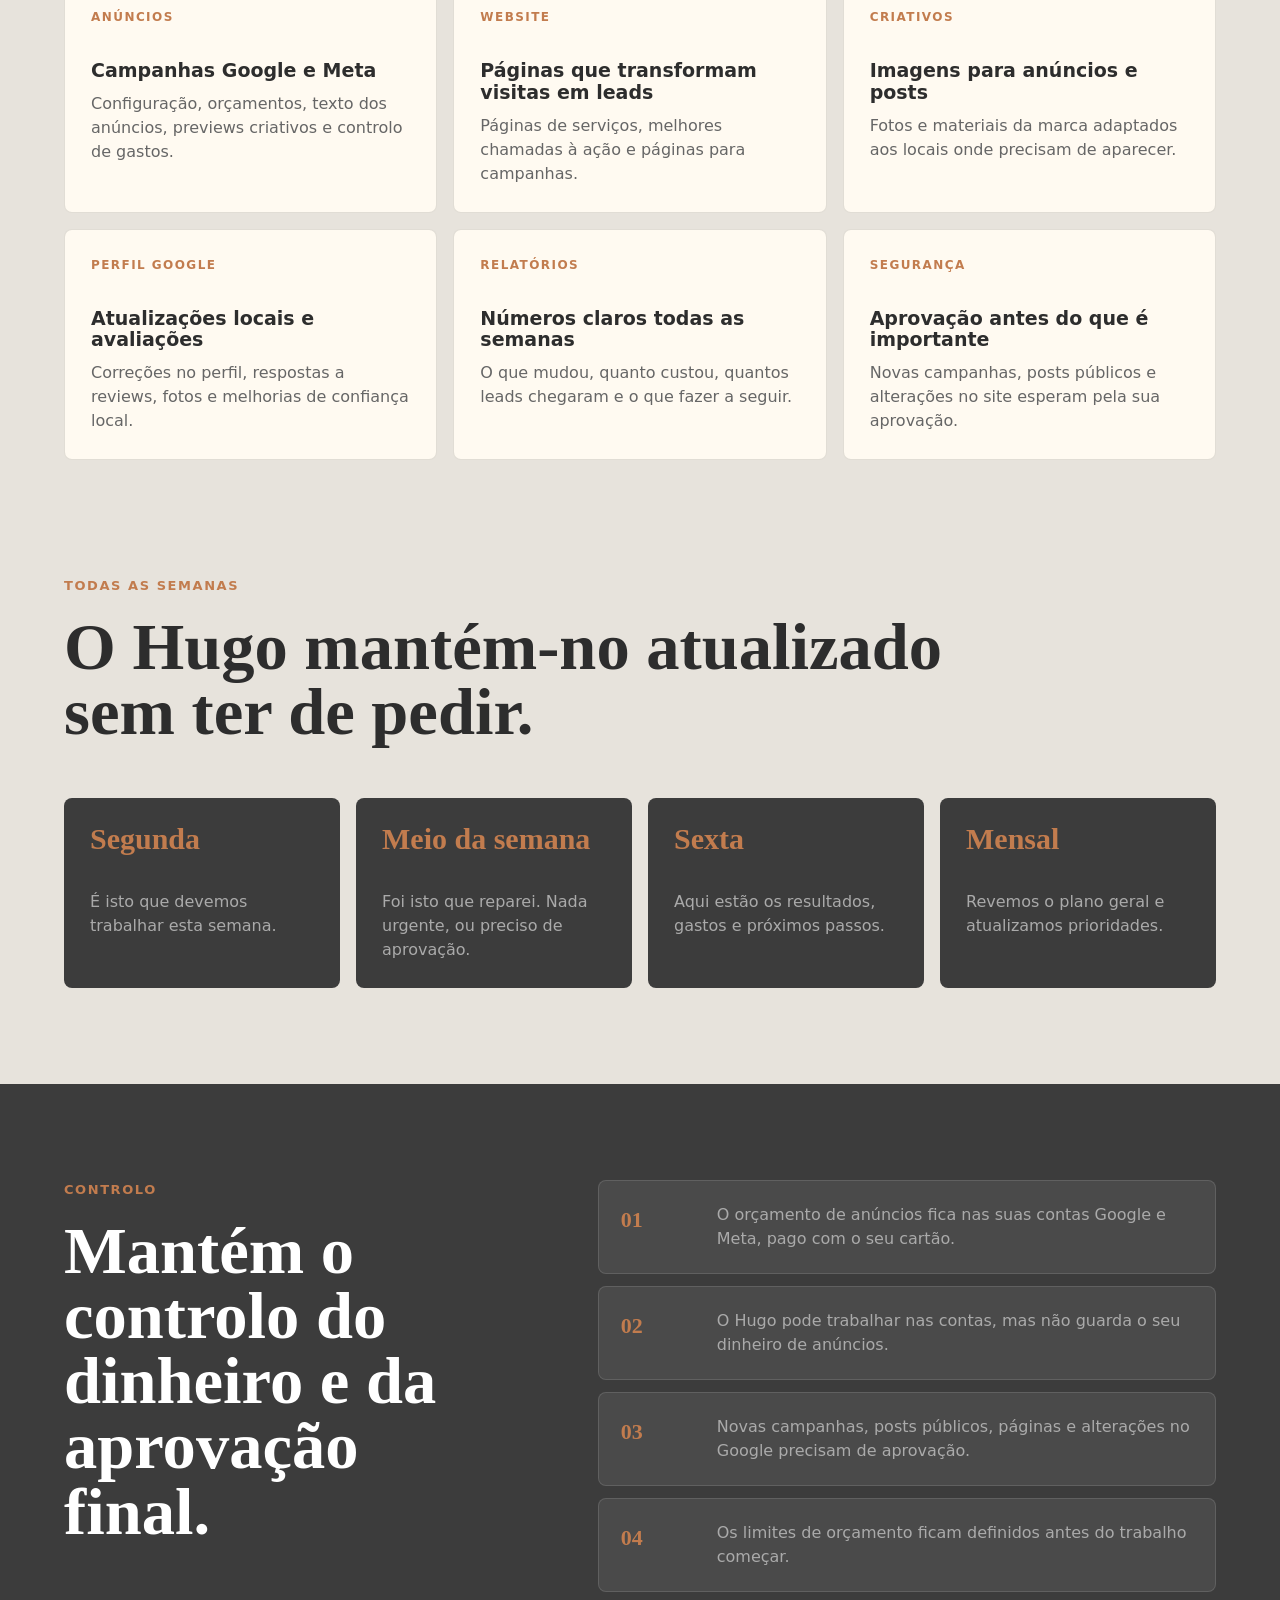
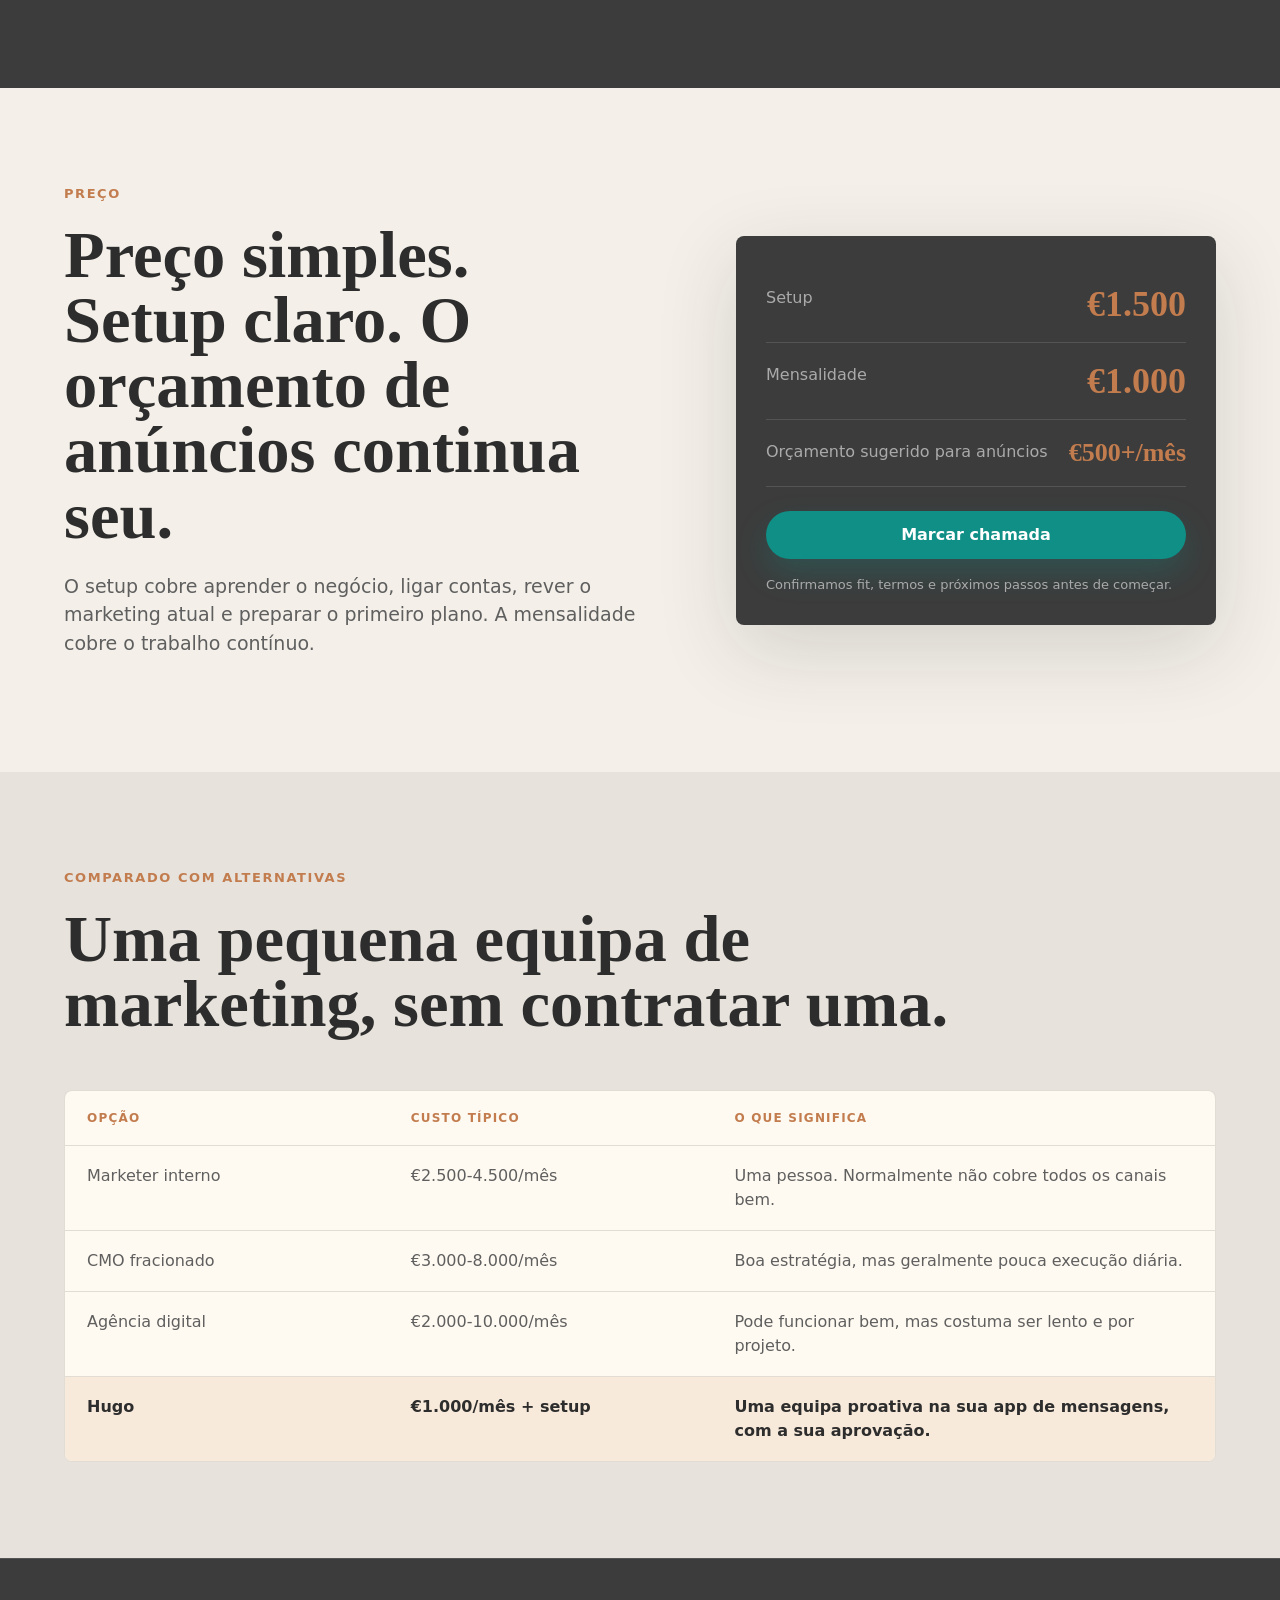
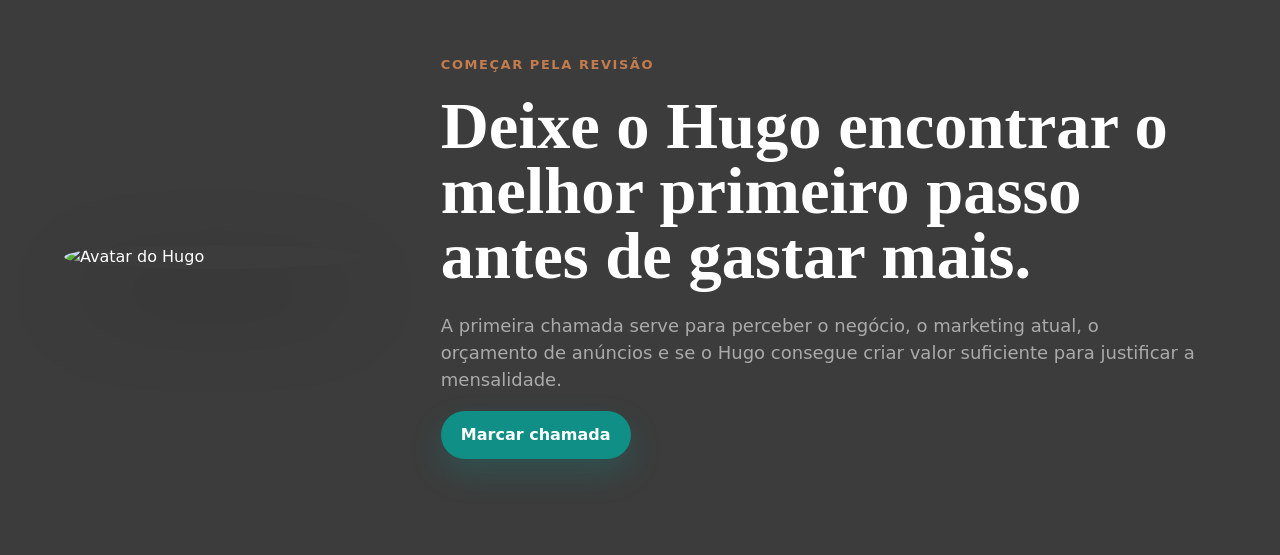
==== commit f0f418f3: "Drop Slack-only framing — Hugo is channel-flexible Main tagline (EN): 'Meet Hugo, your marketing tea" ====
--- a/pt.html
+++ b/pt.html
@@ -3,10 +3,10 @@
   <head>
     <meta charset="utf-8" />
     <meta name="viewport" content="width=device-width, initial-scale=1" />
-    <title>Hugo — A sua equipa de marketing no Slack</title>
+    <title>Hugo — O Diretor da sua equipa de marketing</title>
     <meta
       name="description"
-      content="O Hugo é um Diretor de Marketing com IA para pequenas empresas. Fala com o Hugo no Slack. O Hugo coordena a equipa por trás."
+      content="O Hugo é um Diretor de Marketing com IA para pequenas empresas. Fala com o Hugo no Telegram, Slack, WhatsApp ou email — a app de mensagens que já usa. O Hugo coordena a equipa por trás."
     />
     <link rel="preload" href="../assets/brand/hugos-avatar.png" as="image" />
     <link rel="stylesheet" href="./styles.css" />
@@ -70,7 +70,7 @@
 
         <div class="hero-content">
           <p class="eyebrow">Diretor de marketing com IA para pequenas empresas</p>
-          <h1>Conheça o Hugo, a sua equipa de marketing no Slack.</h1>
+          <h1>Conheça o Hugo, o Diretor da sua equipa de marketing.</h1>
           <p class="hero-copy">
             Fala com o Hugo. O Hugo trabalha com uma pequena equipa de IA para melhorar anúncios, website, criativos, avaliações, prospeção e relatórios. Aprova o trabalho importante antes de ir para o ar.
           </p>
@@ -143,7 +143,7 @@
           <article>
             <span>04</span>
             <h3>Pede, lança, reporta</h3>
-            <p>Aprova as ações importantes no Slack. O Hugo lança, acompanha o gasto e explica o que mudou.</p>
+            <p>Aprova as ações importantes na sua app de mensagens — Telegram, Slack, WhatsApp ou email. O Hugo lança, acompanha o gasto e explica o que mudou.</p>
           </article>
         </div>
       </section>
@@ -196,7 +196,7 @@
           <p class="section-kicker">A equipa</p>
           <h2>O Hugo é o Diretor. A equipa trabalha por trás.</h2>
           <p>
-            Fala apenas com o Hugo. O Hugo entende o negócio, decide o próximo passo, pede aos membros certos da equipa para trabalhar, revê o trabalho e traz tudo de volta ao Slack.
+            Fala apenas com o Hugo. O Hugo entende o negócio, decide o próximo passo, pede aos membros certos da equipa para trabalhar, revê o trabalho e traz tudo de volta na sua app de mensagens — Telegram, Slack, WhatsApp ou email.
           </p>
         </div>
         <div class="director-card">
@@ -385,7 +385,7 @@
           <div role="row" class="highlight-row">
             <span>Hugo</span>
             <span>€1.000/mês + setup</span>
-            <span>Uma equipa proativa no Slack, com a sua aprovação.</span>
+            <span>Uma equipa proativa na sua app de mensagens, com a sua aprovação.</span>
           </div>
         </div>
       </section>
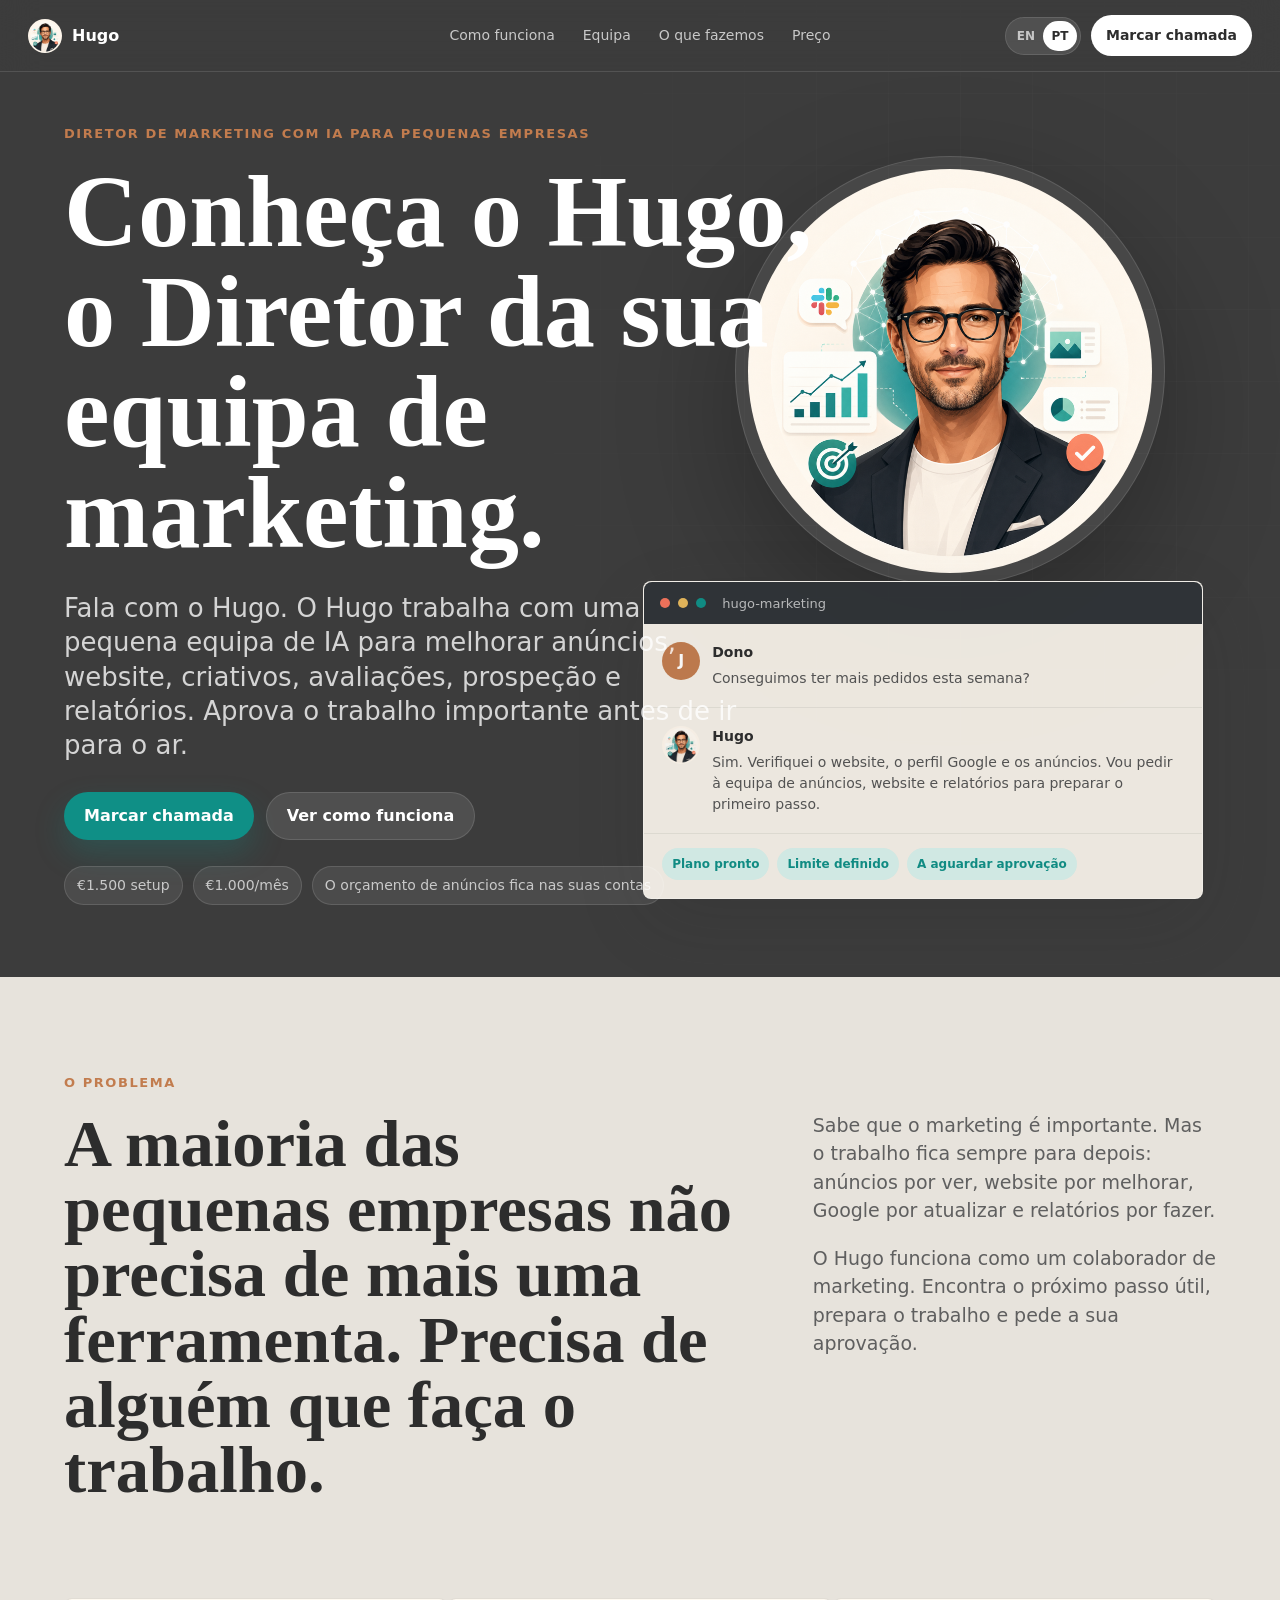
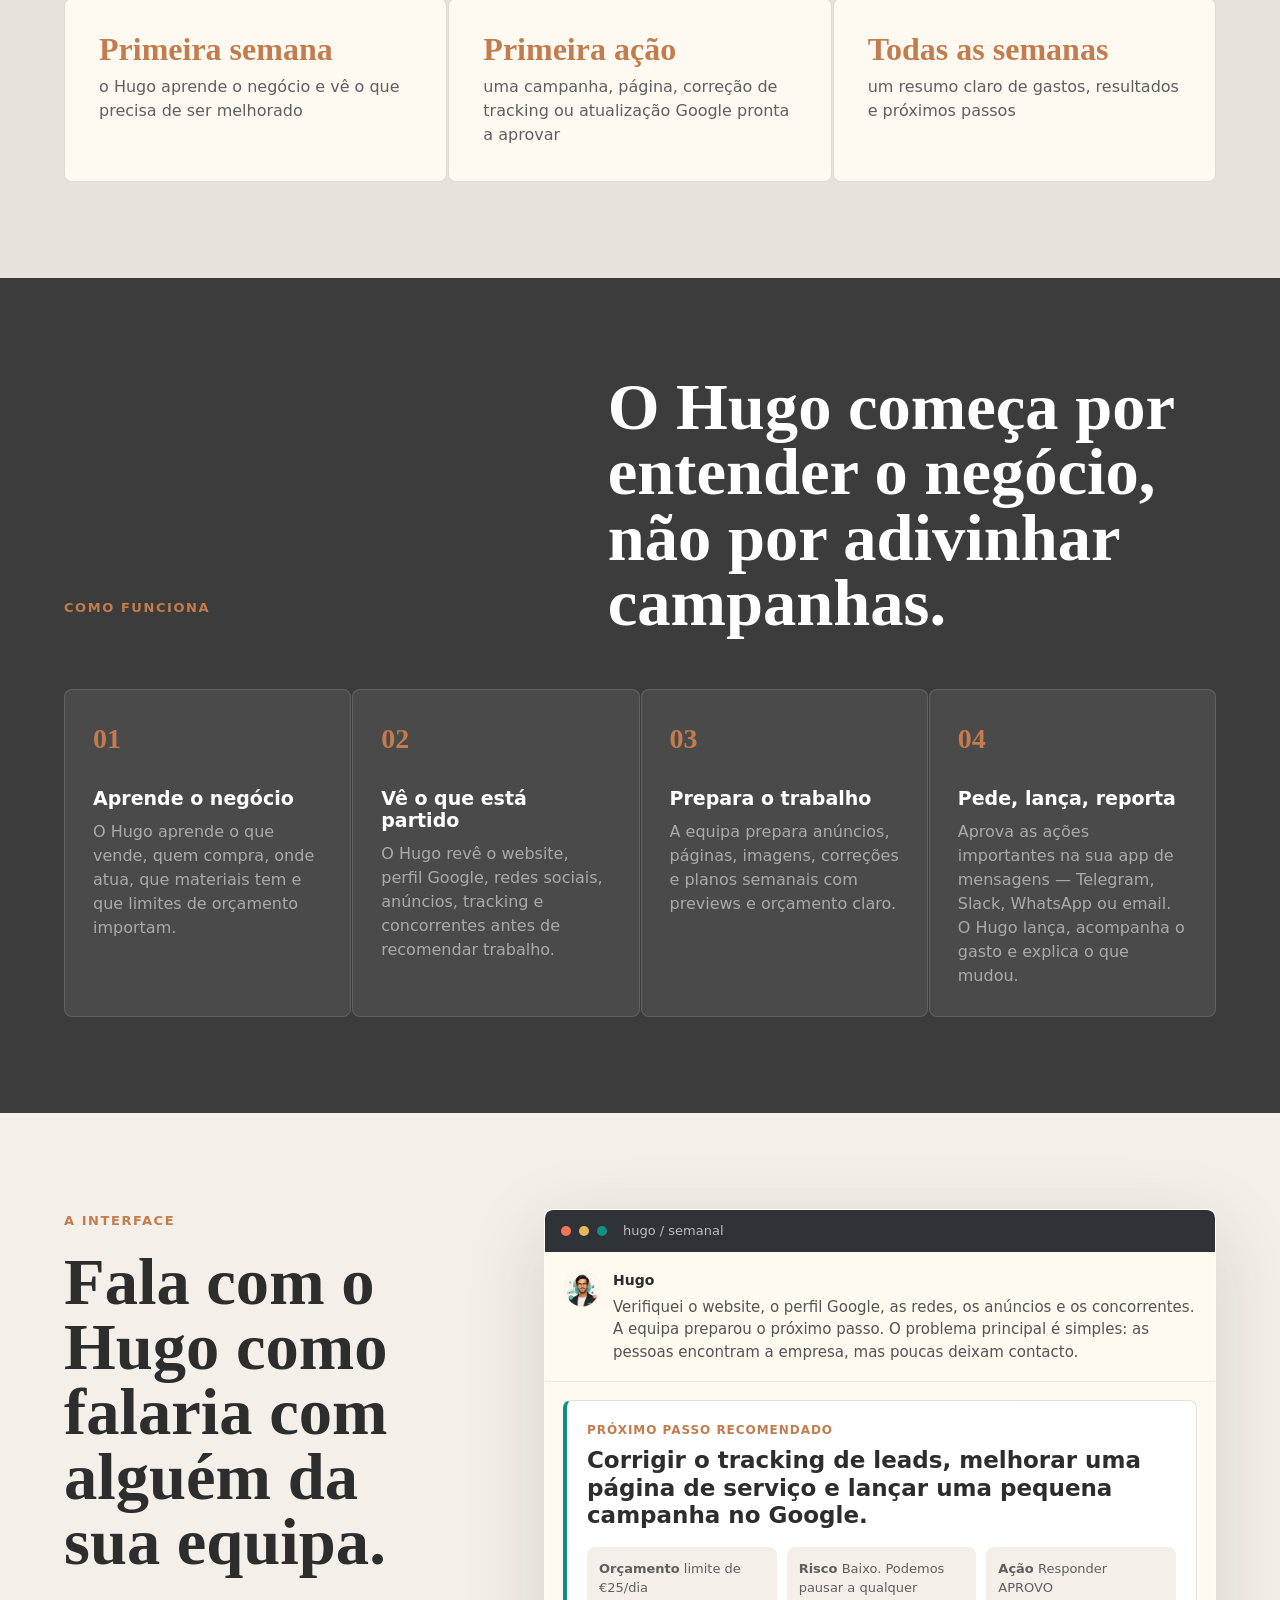
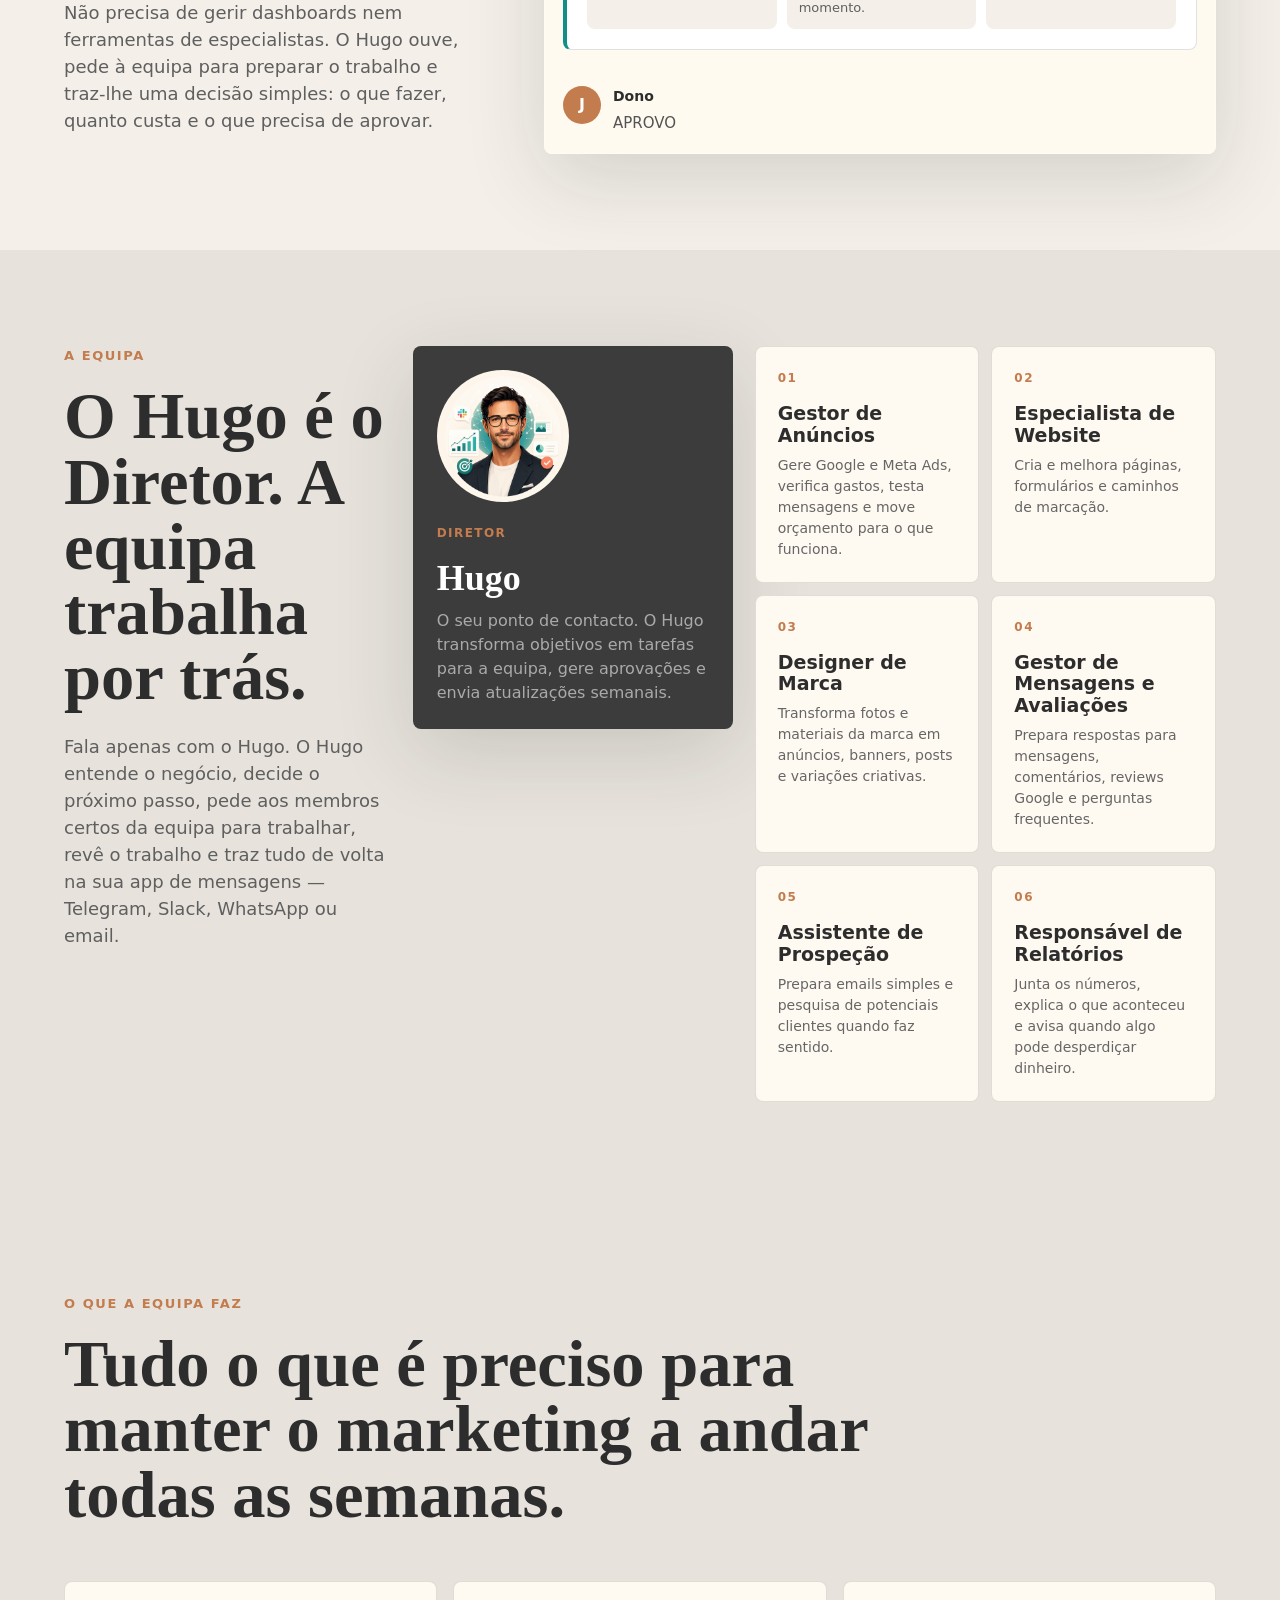
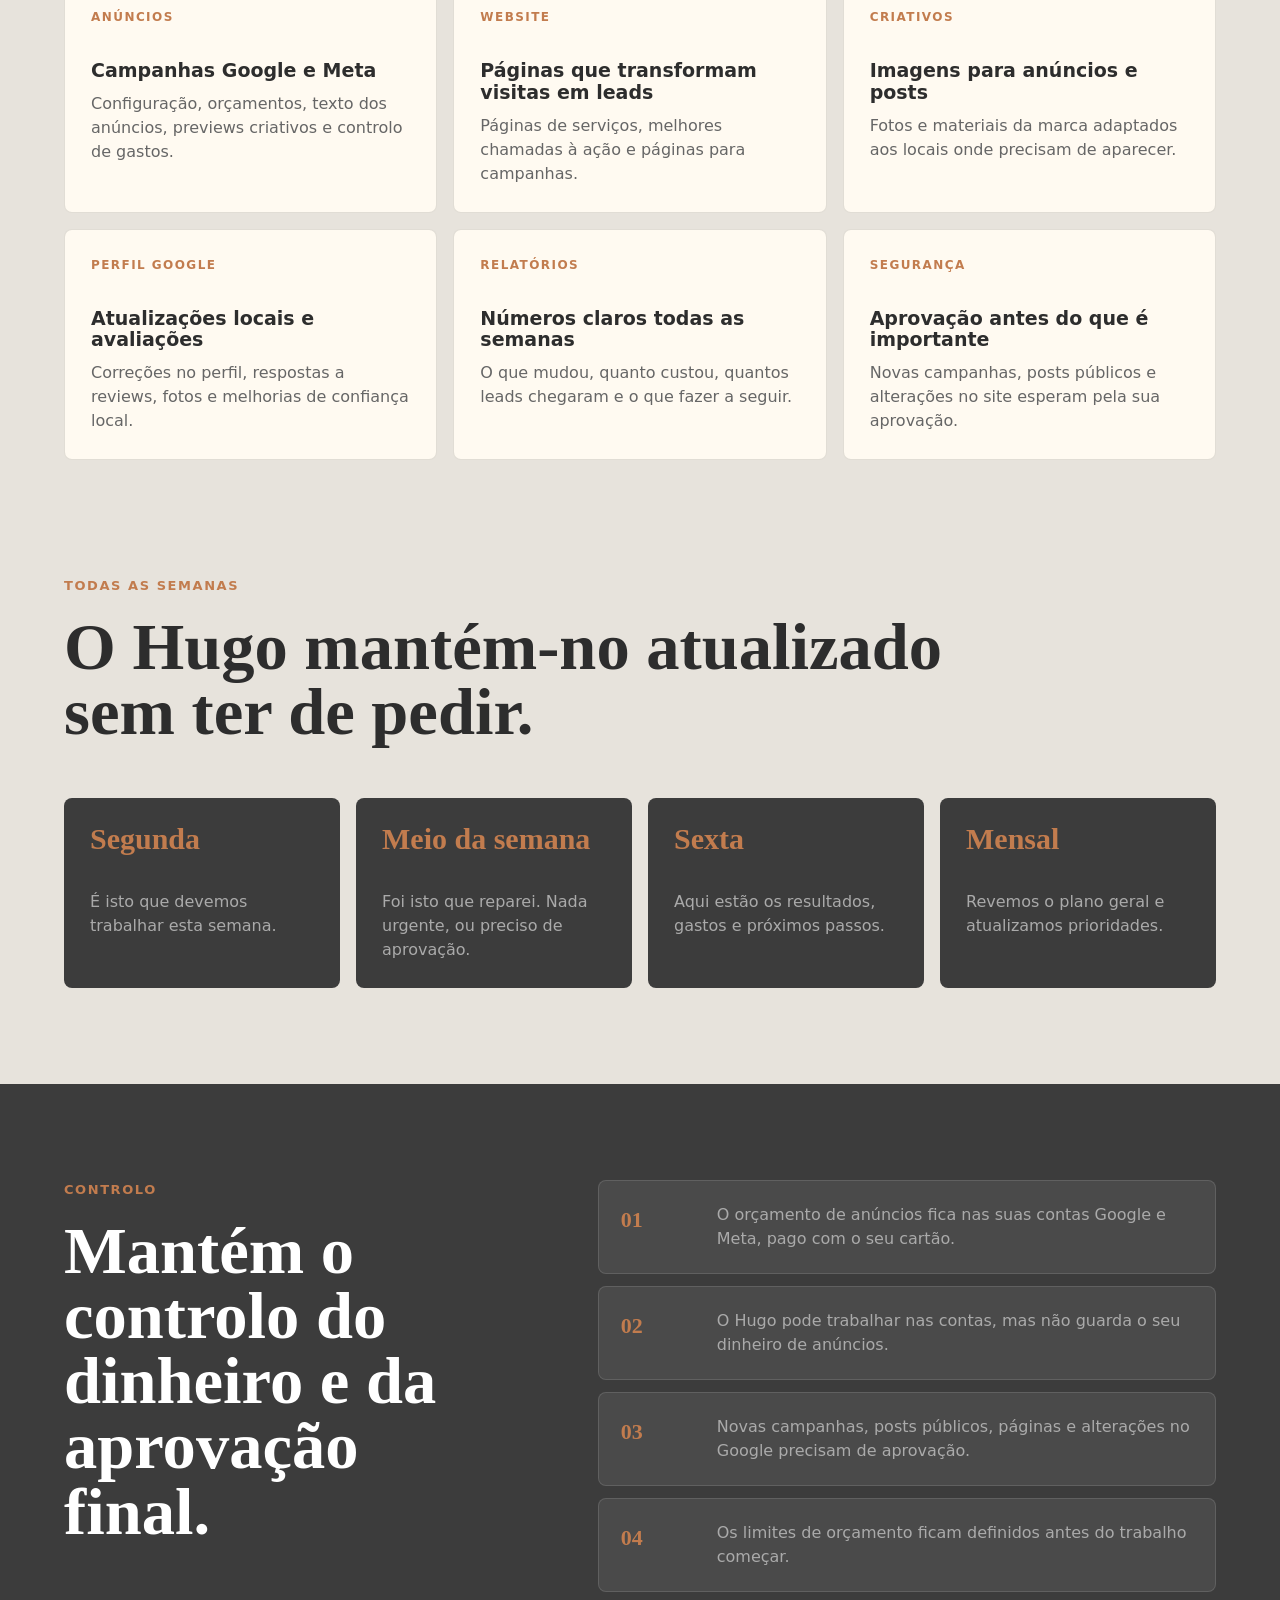
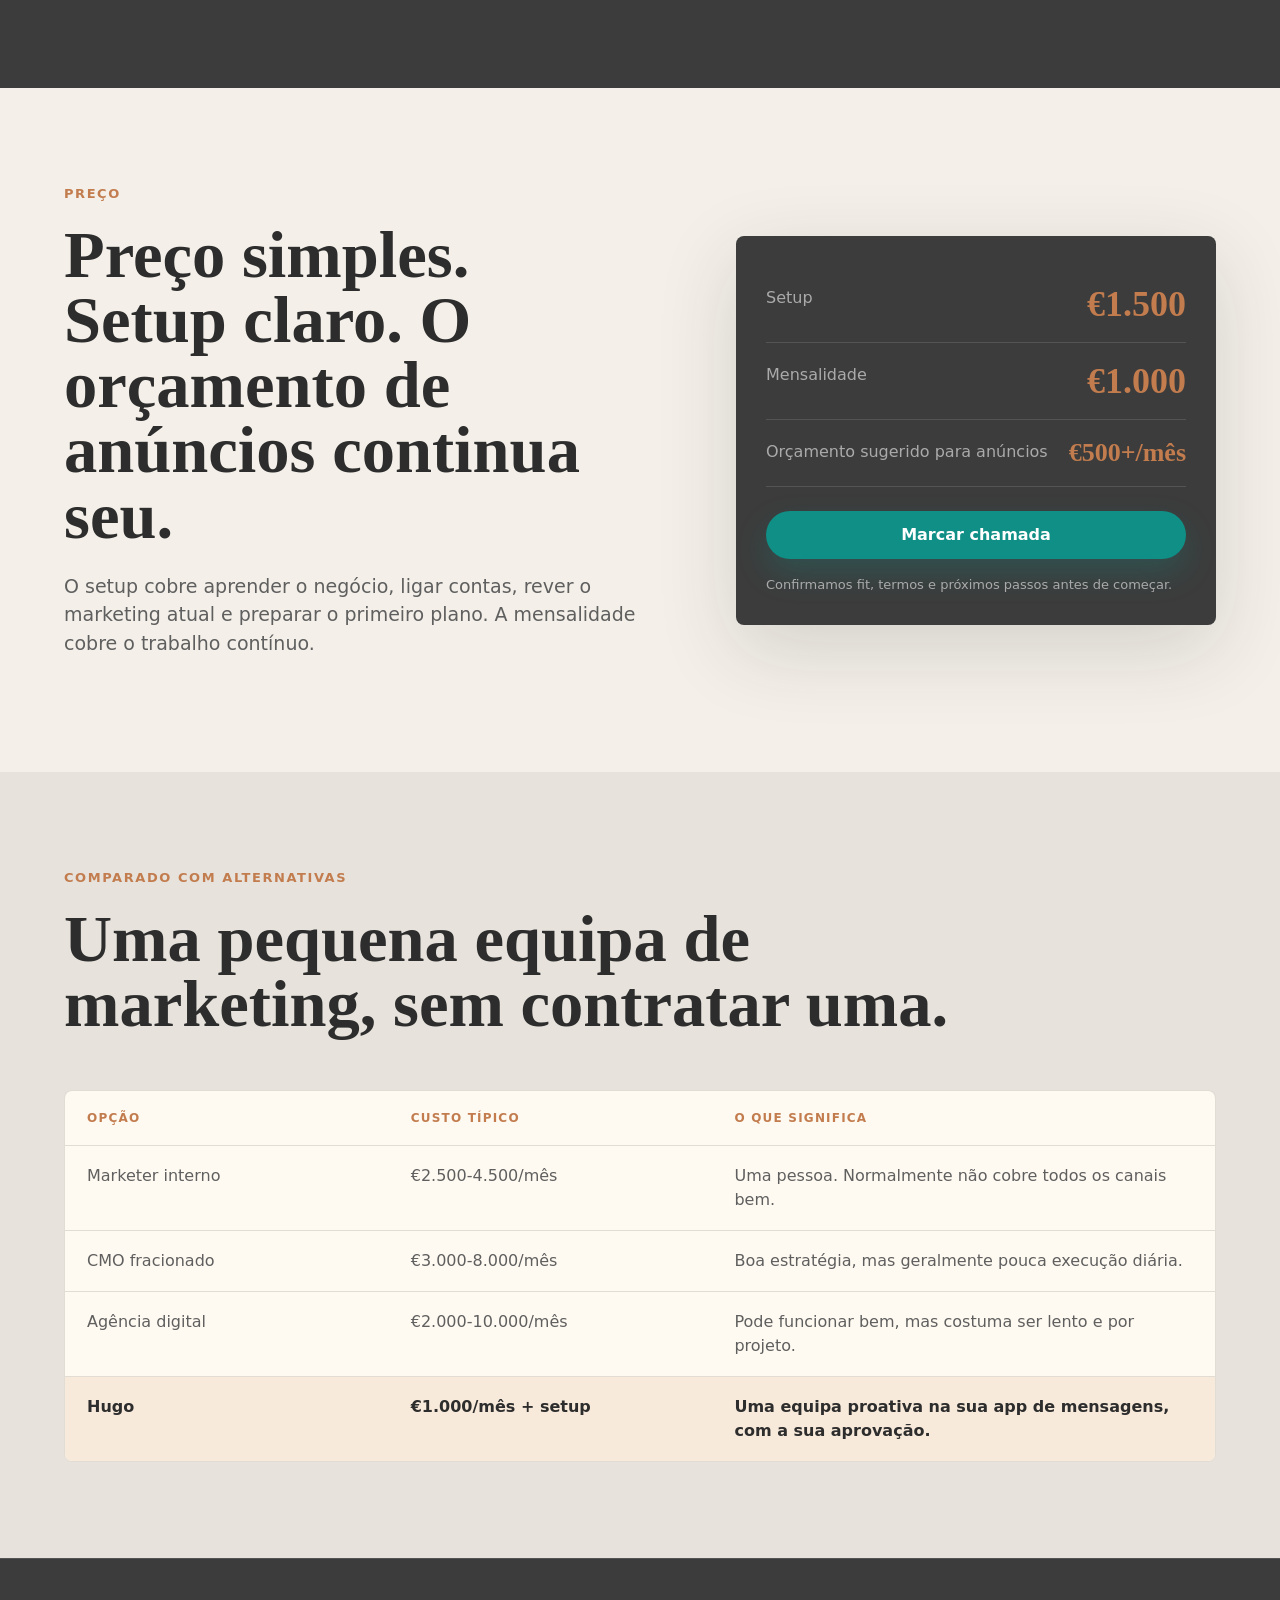
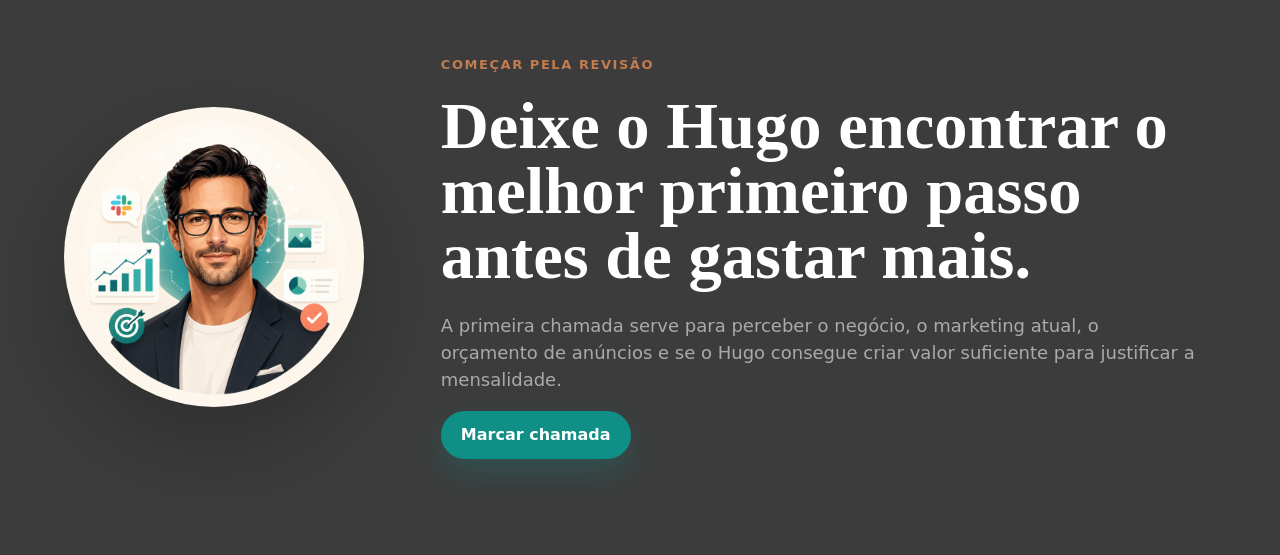
==== commit 13686cbc: "Add Hugo avatar to site and improve mobile responsiveness - Avatar PNG now lives in website/assets/b" ====
--- a/pt.html
+++ b/pt.html
@@ -8,13 +8,13 @@
       name="description"
       content="O Hugo é um Diretor de Marketing com IA para pequenas empresas. Fala com o Hugo no Telegram, Slack, WhatsApp ou email — a app de mensagens que já usa. O Hugo coordena a equipa por trás."
     />
-    <link rel="preload" href="../assets/brand/hugos-avatar.png" as="image" />
+    <link rel="preload" href="assets/brand/hugos-avatar.png" as="image" />
     <link rel="stylesheet" href="./styles.css" />
   </head>
   <body>
     <header class="site-header" aria-label="Navegação principal">
       <a class="brand" href="#top" aria-label="Hugo início">
-        <img src="../assets/brand/hugos-avatar.png" alt="" />
+        <img src="assets/brand/hugos-avatar.png" alt="" />
         <span>Hugo</span>
       </a>
       <nav class="nav-links" aria-label="Secções">
@@ -37,7 +37,7 @@
         <div class="hero-scene" aria-hidden="true">
           <div class="halo-grid"></div>
           <div class="avatar-orbit">
-            <img src="../assets/brand/hugos-avatar.png" alt="" />
+            <img src="assets/brand/hugos-avatar.png" alt="" />
           </div>
           <div class="slack-window hero-window">
             <div class="window-top">
@@ -54,7 +54,7 @@
               </div>
             </div>
             <div class="message hugo">
-              <img src="../assets/brand/hugos-avatar.png" alt="" />
+              <img src="assets/brand/hugos-avatar.png" alt="" />
               <div>
                 <strong>Hugo</strong>
                 <p>Sim. Verifiquei o website, o perfil Google e os anúncios. Vou pedir à equipa de anúncios, website e relatórios para preparar o primeiro passo.</p>
@@ -164,7 +164,7 @@
             <p>hugo / semanal</p>
           </div>
           <div class="message hugo">
-            <img src="../assets/brand/hugos-avatar.png" alt="" />
+            <img src="assets/brand/hugos-avatar.png" alt="" />
             <div>
               <strong>Hugo</strong>
               <p>Verifiquei o website, o perfil Google, as redes, os anúncios e os concorrentes. A equipa preparou o próximo passo. O problema principal é simples: as pessoas encontram a empresa, mas poucas deixam contacto.</p>
@@ -200,7 +200,7 @@
           </p>
         </div>
         <div class="director-card">
-          <img src="../assets/brand/hugos-avatar.png" alt="Avatar do Hugo" />
+          <img src="assets/brand/hugos-avatar.png" alt="Avatar do Hugo" />
           <div>
             <span>Diretor</span>
             <h3>Hugo</h3>
@@ -391,7 +391,7 @@
       </section>
 
       <section class="section final-cta section-dark">
-        <img src="../assets/brand/hugos-avatar.png" alt="Avatar do Hugo" />
+        <img src="assets/brand/hugos-avatar.png" alt="Avatar do Hugo" />
         <div>
           <p class="eyebrow">Começar pela revisão</p>
           <h2>Deixe o Hugo encontrar o melhor primeiro passo antes de gastar mais.</h2>
--- a/styles.css
+++ b/styles.css
@@ -31,6 +31,7 @@
   color: var(--ink);
   font-family: Inter, ui-sans-serif, system-ui, -apple-system, BlinkMacSystemFont, "Segoe UI", sans-serif;
   line-height: 1.5;
+  overflow-x: hidden;
 }
 
 img {
@@ -865,6 +866,7 @@
   font-size: 18px;
 }
 
+/* ---------- Tablet / small laptop ---------- */
 @media (max-width: 980px) {
   .site-header {
     grid-template-columns: 1fr auto;
@@ -917,45 +919,93 @@
   }
 }
 
+/* ---------- Phone ---------- */
 @media (max-width: 680px) {
   .site-header {
-    height: 64px;
-    padding: 0 16px;
+    height: 60px;
+    padding: 0 14px;
+  }
+
+  .brand {
+    gap: 8px;
   }
 
   .brand img {
-    width: 30px;
-    height: 30px;
+    width: 28px;
+    height: 28px;
+  }
+
+  .brand span {
+    font-size: 15px;
+  }
+
+  .header-actions {
+    gap: 6px;
   }
 
   .nav-cta {
-    padding: 9px 12px;
+    padding: 8px 12px;
     font-size: 12px;
   }
 
+  .language-switch {
+    padding: 2px;
+  }
+
   .language-switch a {
-    min-width: 30px;
-    padding: 6px;
+    min-width: 28px;
+    padding: 5px 6px;
+    font-size: 11px;
   }
 
   .section {
-    padding: 68px 18px;
-  }
-
+    padding: 64px 18px;
+  }
+
+  /* Hero — flow the avatar into the document instead of hiding it */
   .hero {
-    padding-top: 106px;
+    padding-top: 84px;
+    padding-bottom: 48px;
+    min-height: auto;
+  }
+
+  .hero-scene {
+    position: static;
+    inset: auto;
+    margin-bottom: 24px;
+  }
+
+  .halo-grid {
+    display: none;
   }
 
   .avatar-orbit {
-    display: none;
+    display: block;
+    position: relative;
+    top: auto;
+    right: auto;
+    width: min(220px, 58vw);
+    margin: 0 auto 8px;
+    opacity: 1;
+    padding: 8px;
+  }
+
+  .hero-window {
+    margin-top: 22px;
+  }
+
+  .hero-content {
+    text-align: left;
   }
 
   h1 {
-    font-size: clamp(46px, 15vw, 70px);
+    font-size: clamp(40px, 12vw, 60px);
+    margin-bottom: 22px;
   }
 
   h2 {
-    font-size: clamp(34px, 11vw, 48px);
+    font-size: clamp(30px, 9vw, 44px);
+    margin-bottom: 18px;
   }
 
   .hero-copy,
@@ -964,8 +1014,18 @@
     font-size: 17px;
   }
 
-  .button {
+  .hero-actions .button {
     width: 100%;
+  }
+
+  .price-note {
+    flex-direction: column;
+    align-items: flex-start;
+    gap: 8px;
+  }
+
+  .price-note span {
+    width: fit-content;
   }
 
   .proof-band,
@@ -977,15 +1037,33 @@
     grid-template-columns: 1fr;
   }
 
+  .proof-item {
+    padding: 26px;
+  }
+
+  .proof-item strong {
+    font-size: 28px;
+  }
+
   .loop article,
   .team-grid article,
   .work-grid article {
     min-height: auto;
   }
 
+  .loop span,
+  .work-grid span {
+    margin-bottom: 18px;
+  }
+
   .control-list div {
     grid-template-columns: 1fr;
     gap: 8px;
+    padding: 18px;
+  }
+
+  .control-list span {
+    margin-bottom: 4px;
   }
 
   .compare-table {
@@ -996,6 +1074,7 @@
   .compare-table > div {
     grid-template-columns: 1fr;
     margin-bottom: 10px;
+    padding: 16px 18px;
     background: var(--paper);
     border: 1px solid var(--line);
     border-radius: 8px;
@@ -1005,7 +1084,133 @@
     display: none;
   }
 
+  .compare-table span:first-child {
+    color: var(--ink);
+    font-weight: 700;
+  }
+
+  .director-card {
+    padding: 22px;
+    text-align: center;
+  }
+
+  .director-card img {
+    width: 108px;
+    height: 108px;
+    margin: 0 auto 18px;
+  }
+
+  .director-card h3 {
+    font-size: 30px;
+  }
+
+  .slack-window {
+    overflow: hidden;
+  }
+
+  .message {
+    grid-template-columns: 32px 1fr;
+    gap: 10px;
+    padding: 14px;
+  }
+
+  .message img,
+  .message-avatar {
+    width: 32px;
+    height: 32px;
+  }
+
+  .message strong,
+  .message p {
+    font-size: 13px;
+  }
+
+  .approval-strip {
+    padding: 12px 14px 14px;
+  }
+
+  .approval-strip span {
+    font-size: 11px;
+    padding: 6px 9px;
+  }
+
+  .proposal {
+    margin: 14px;
+    padding: 16px;
+  }
+
+  .proposal strong {
+    font-size: 18px;
+  }
+
+  .proposal-meta p {
+    font-size: 12px;
+    padding: 10px;
+  }
+
+  .pricing-card {
+    padding: 24px;
+  }
+
+  .price-row {
+    padding: 16px 0;
+  }
+
+  .price-row strong {
+    font-size: 30px;
+  }
+
+  .price-row.quiet strong {
+    font-size: 22px;
+  }
+
+  .rhythm-grid div {
+    padding: 22px;
+  }
+
+  .rhythm-grid strong {
+    margin-bottom: 18px;
+    font-size: 26px;
+  }
+
+  .final-cta {
+    text-align: center;
+  }
+
   .final-cta img {
-    width: min(240px, 72vw);
-  }
-}
+    width: min(220px, 64vw);
+    margin: 0 auto;
+  }
+}
+
+/* ---------- Small phone (≤400px) ---------- */
+@media (max-width: 400px) {
+  .site-header {
+    padding: 0 10px;
+  }
+
+  .brand span {
+    font-size: 14px;
+  }
+
+  .nav-cta {
+    padding: 7px 10px;
+  }
+
+  .section {
+    padding: 56px 14px;
+  }
+
+  .hero {
+    padding-left: 14px;
+    padding-right: 14px;
+  }
+
+  h1 {
+    font-size: clamp(34px, 10vw, 44px);
+  }
+
+  h2 {
+    font-size: clamp(26px, 8vw, 36px);
+  }
+}
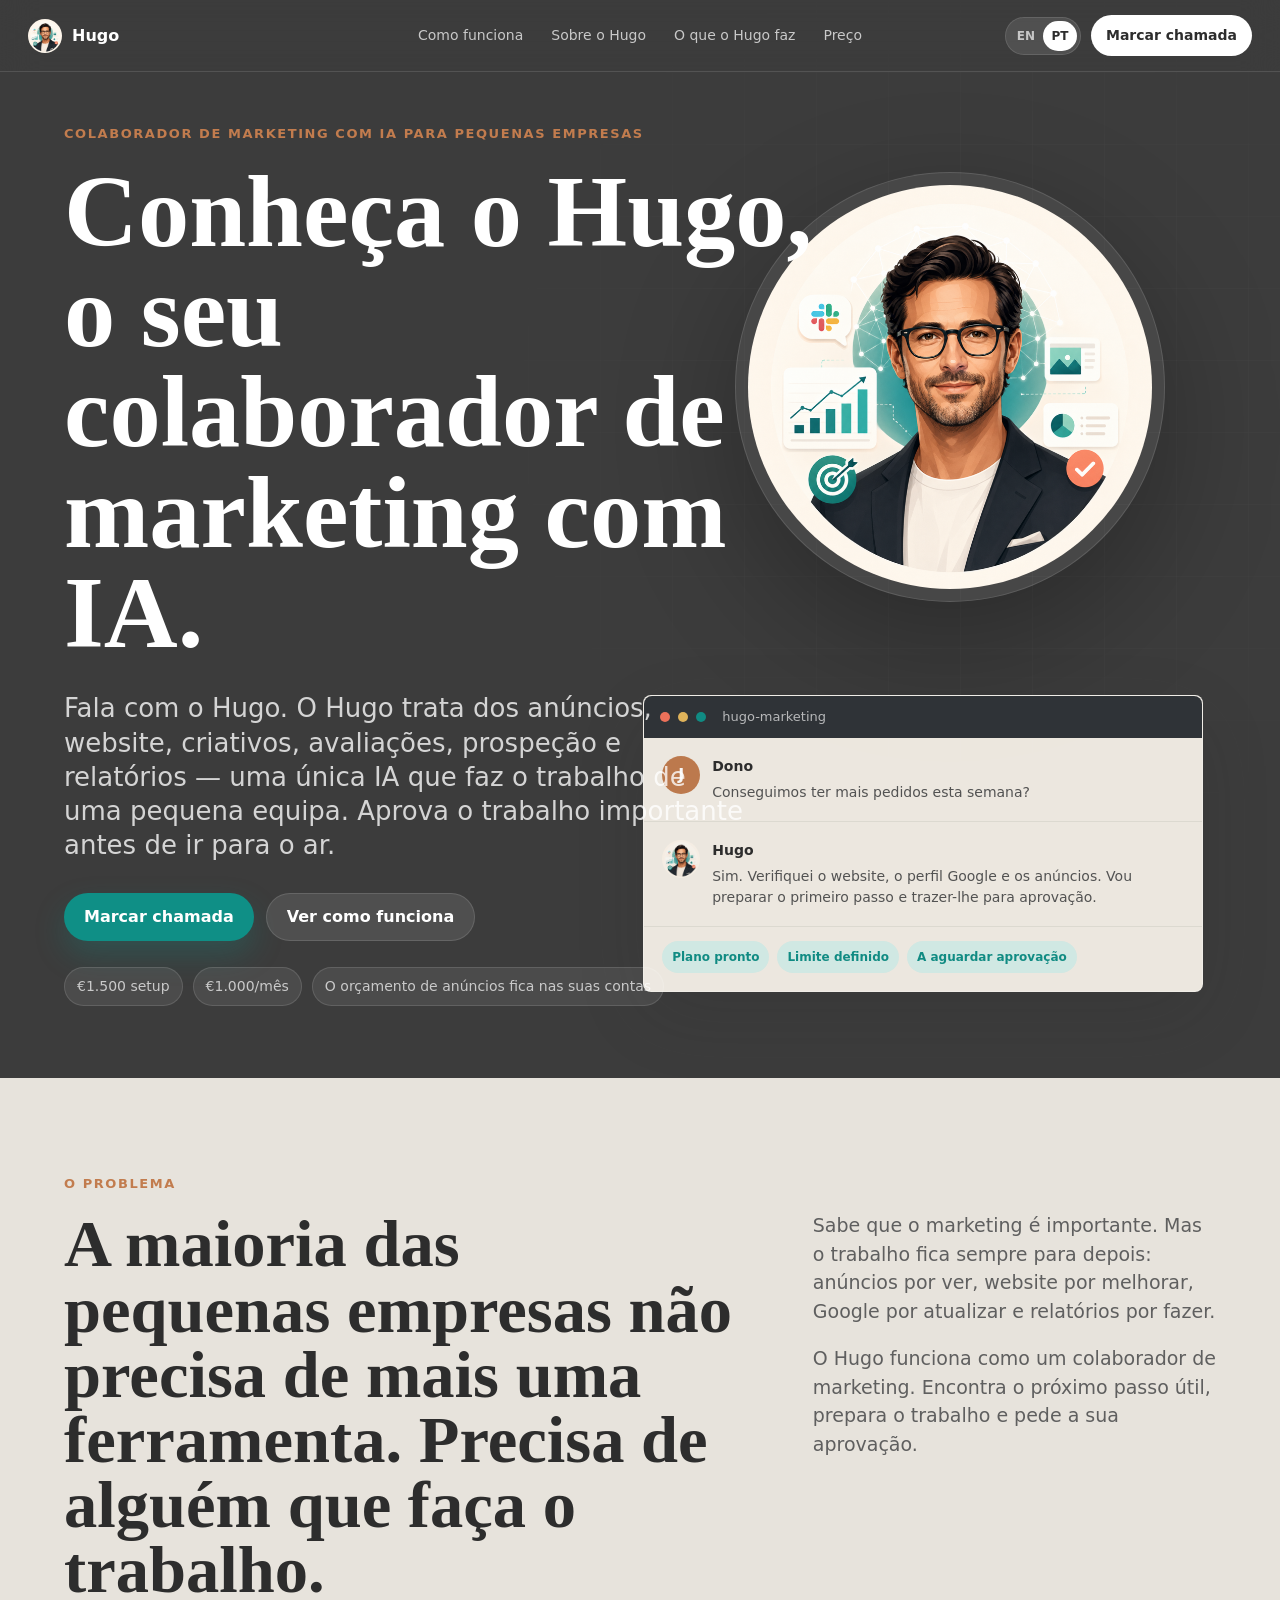
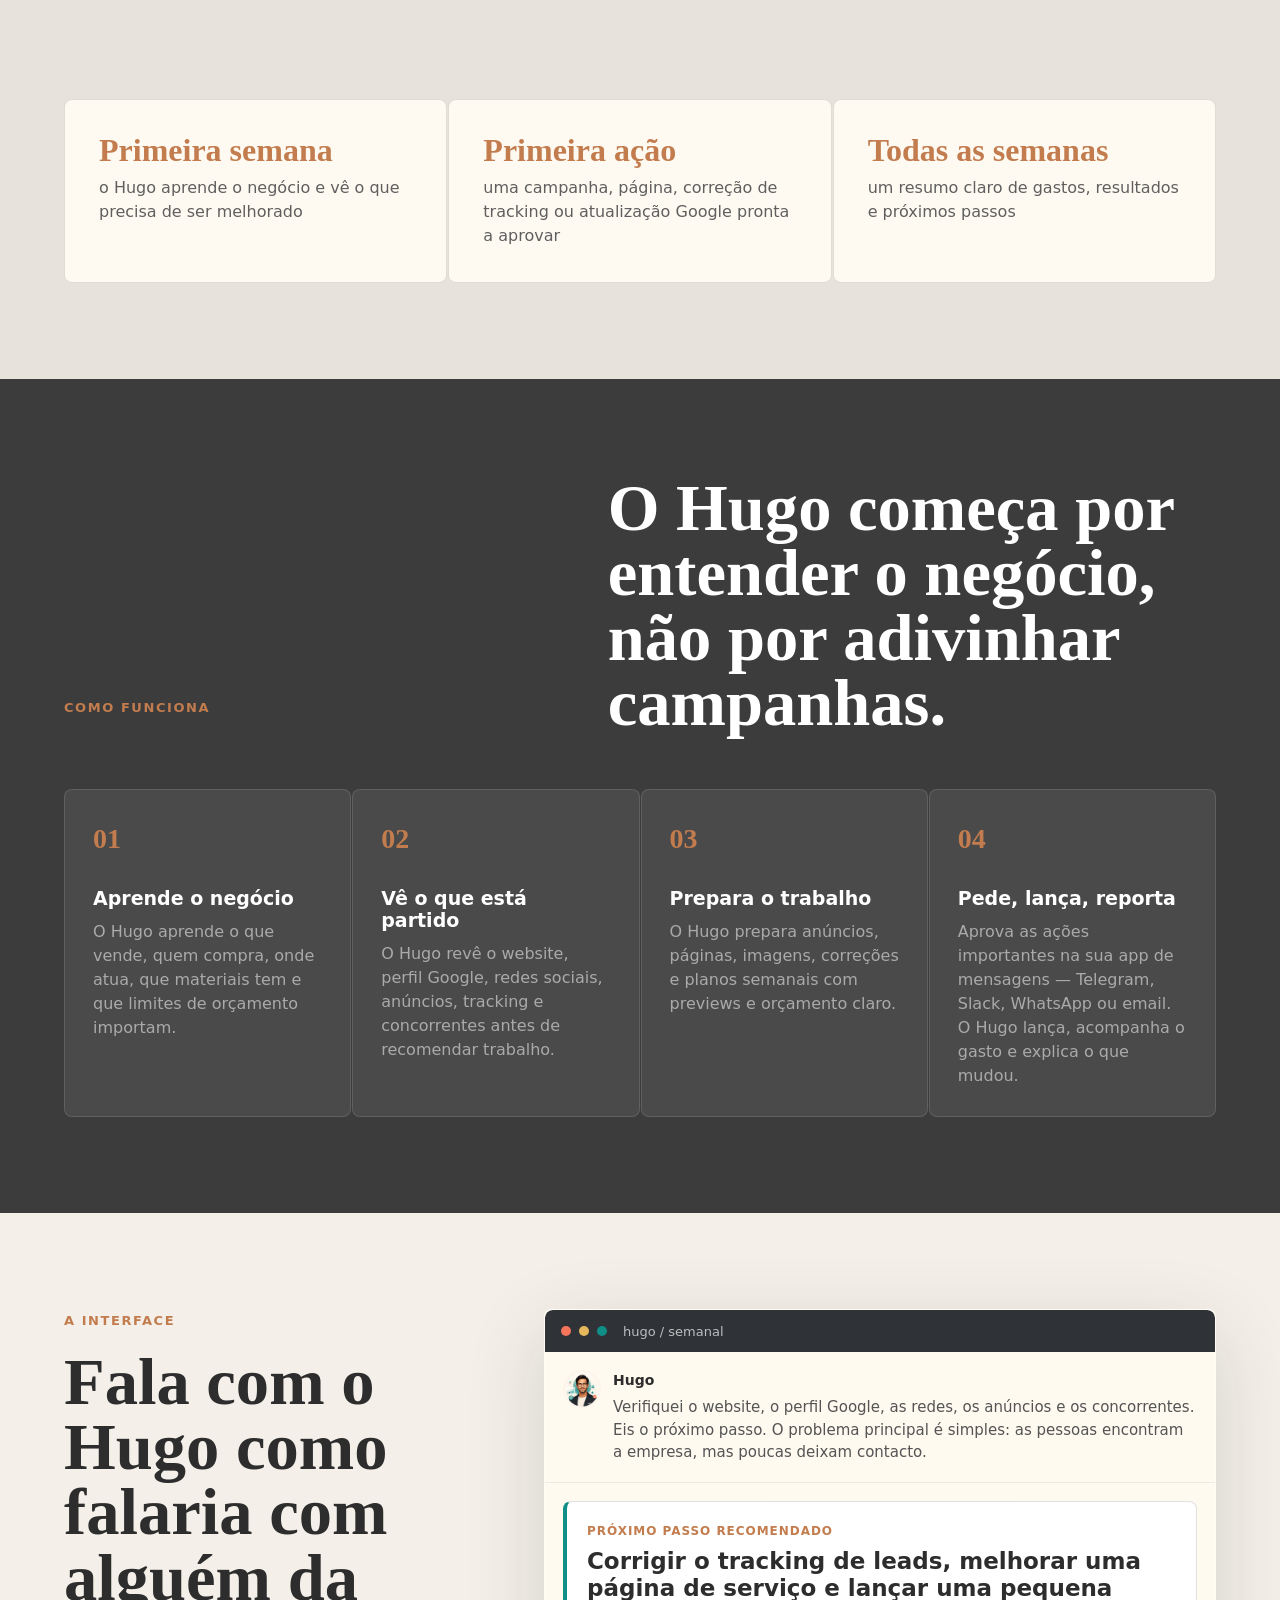
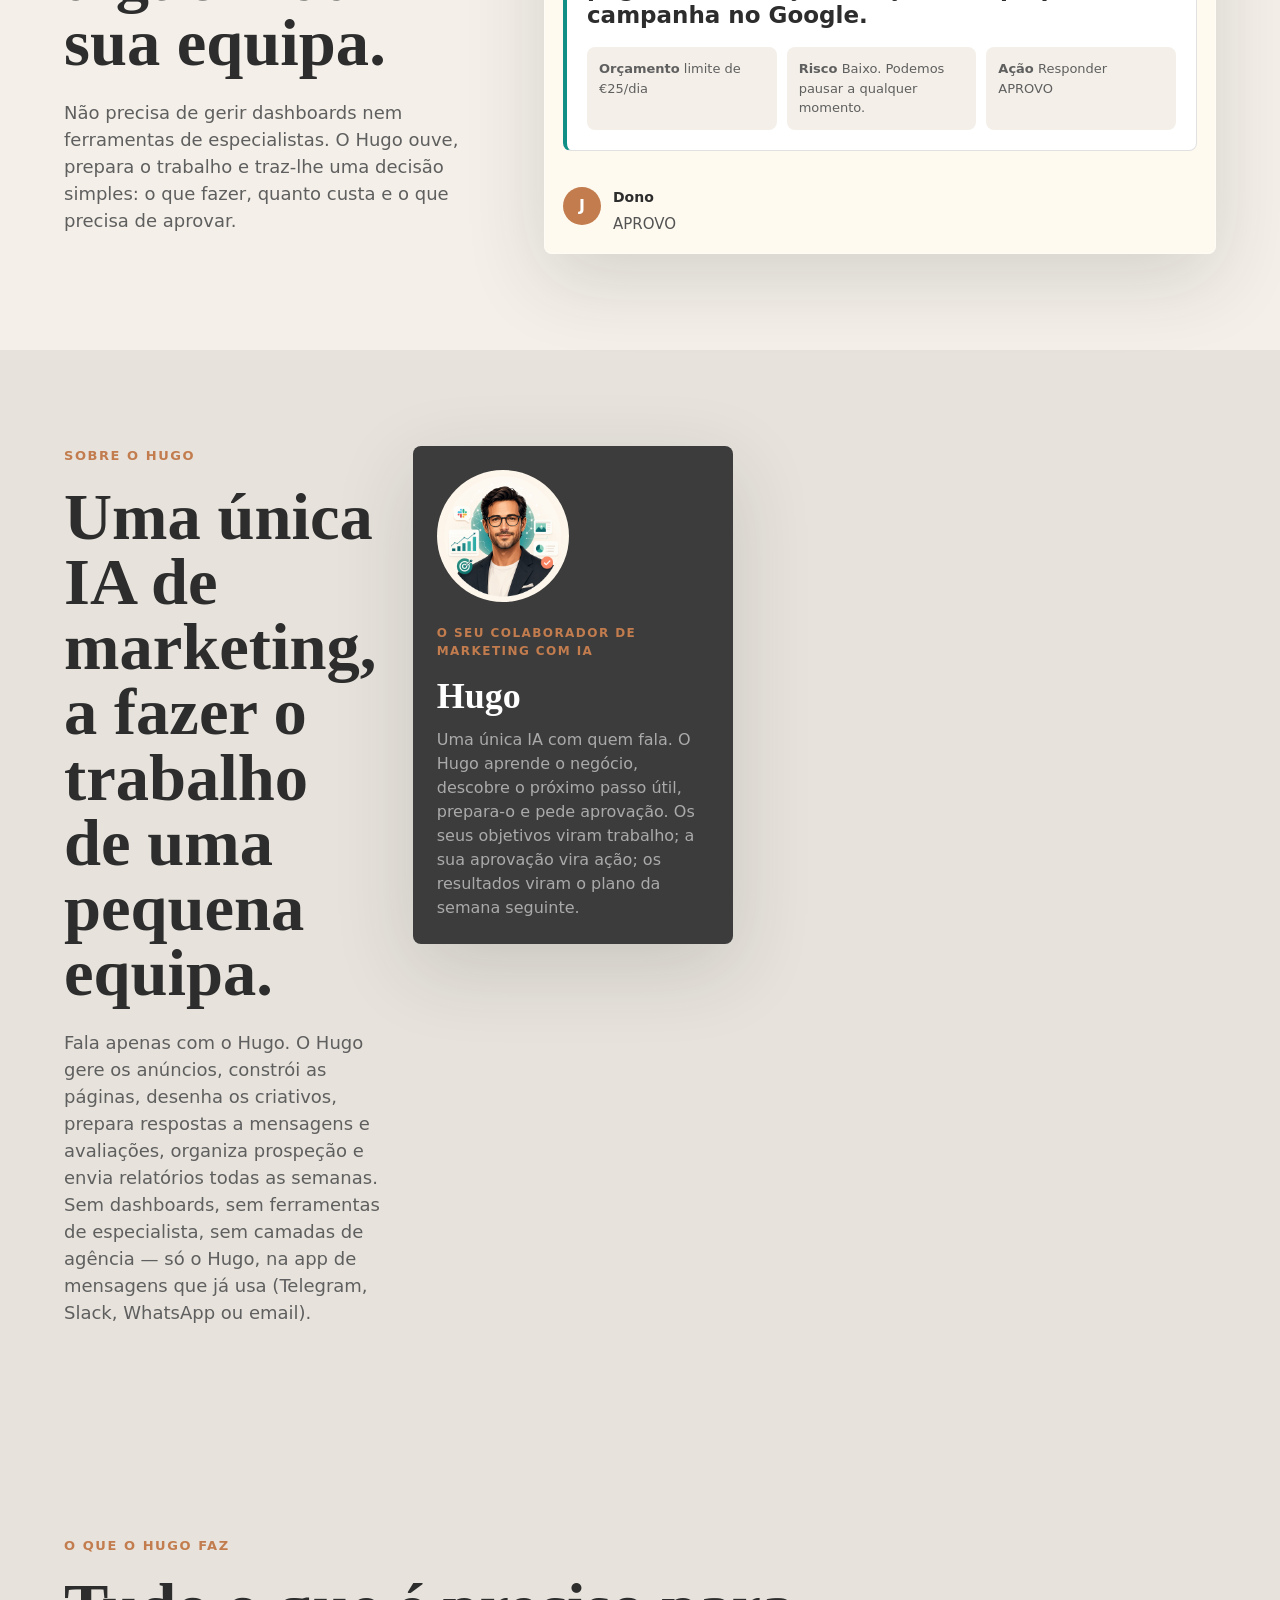
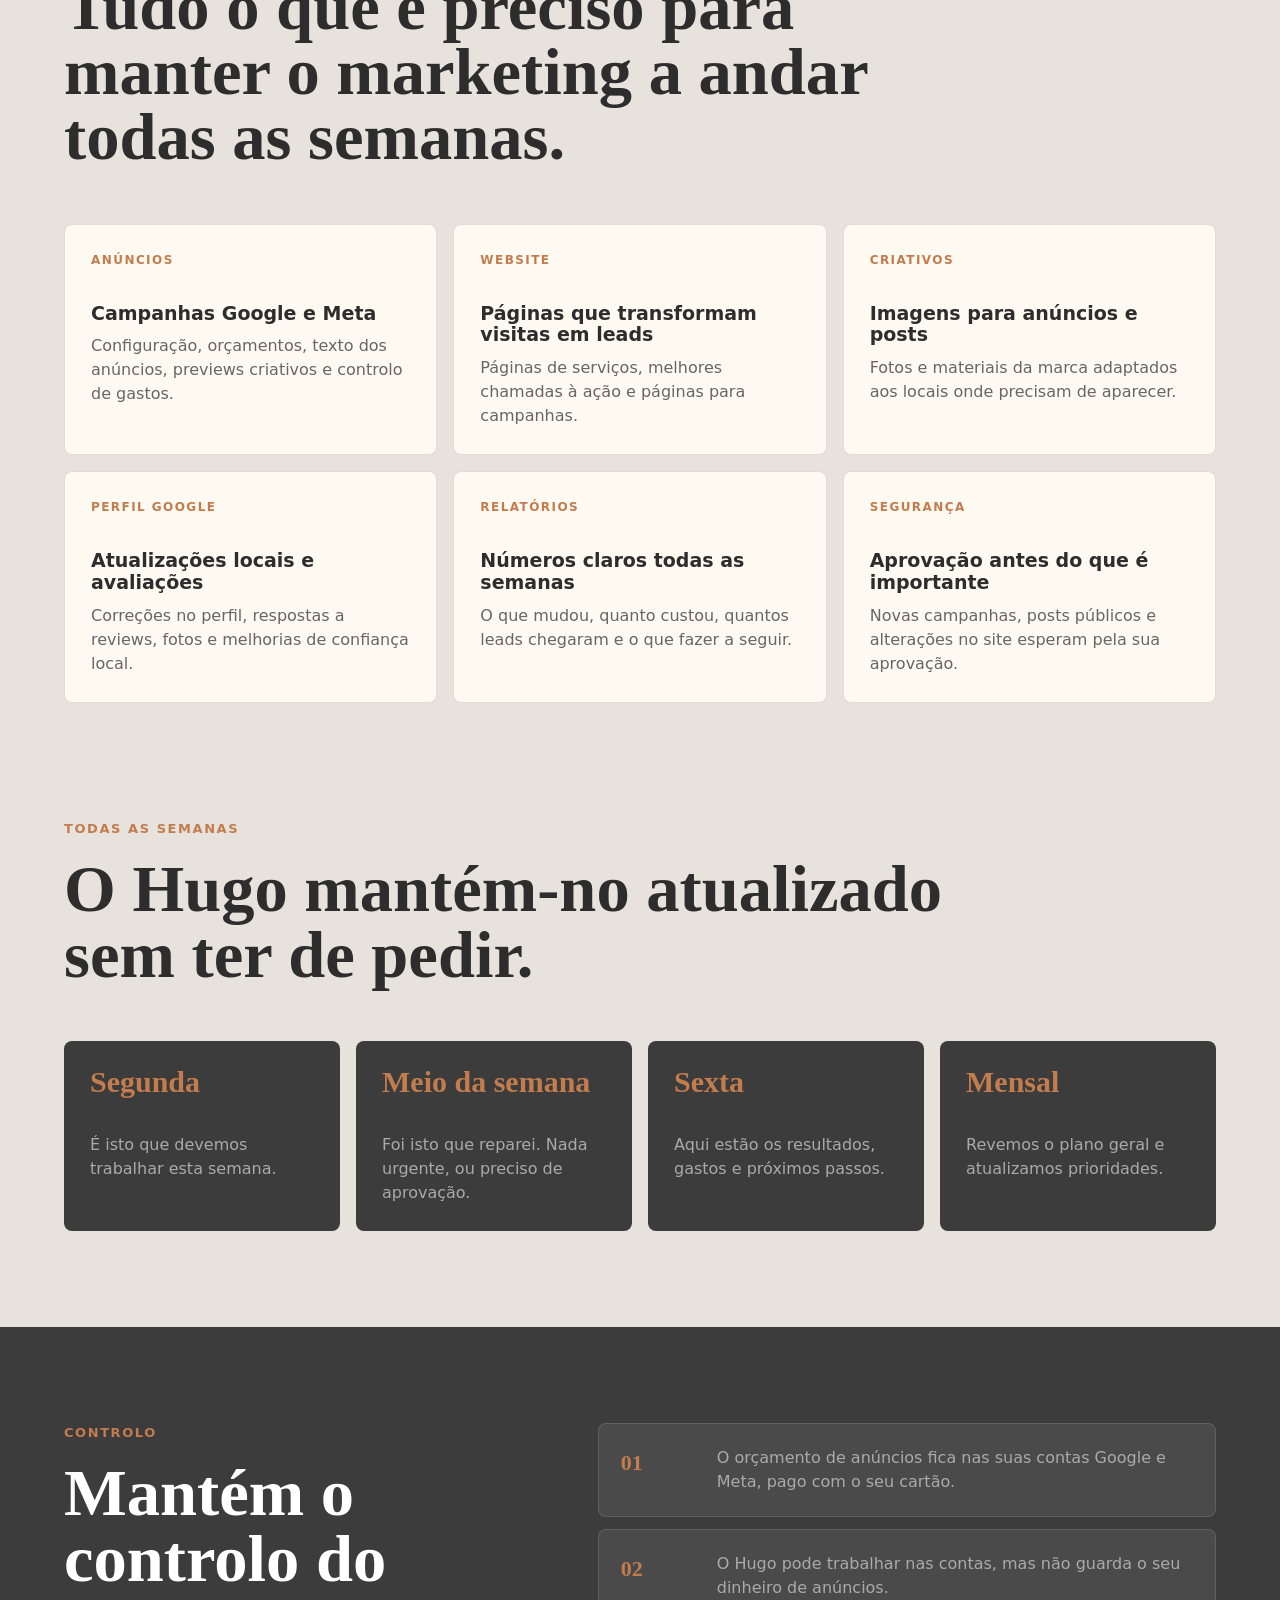
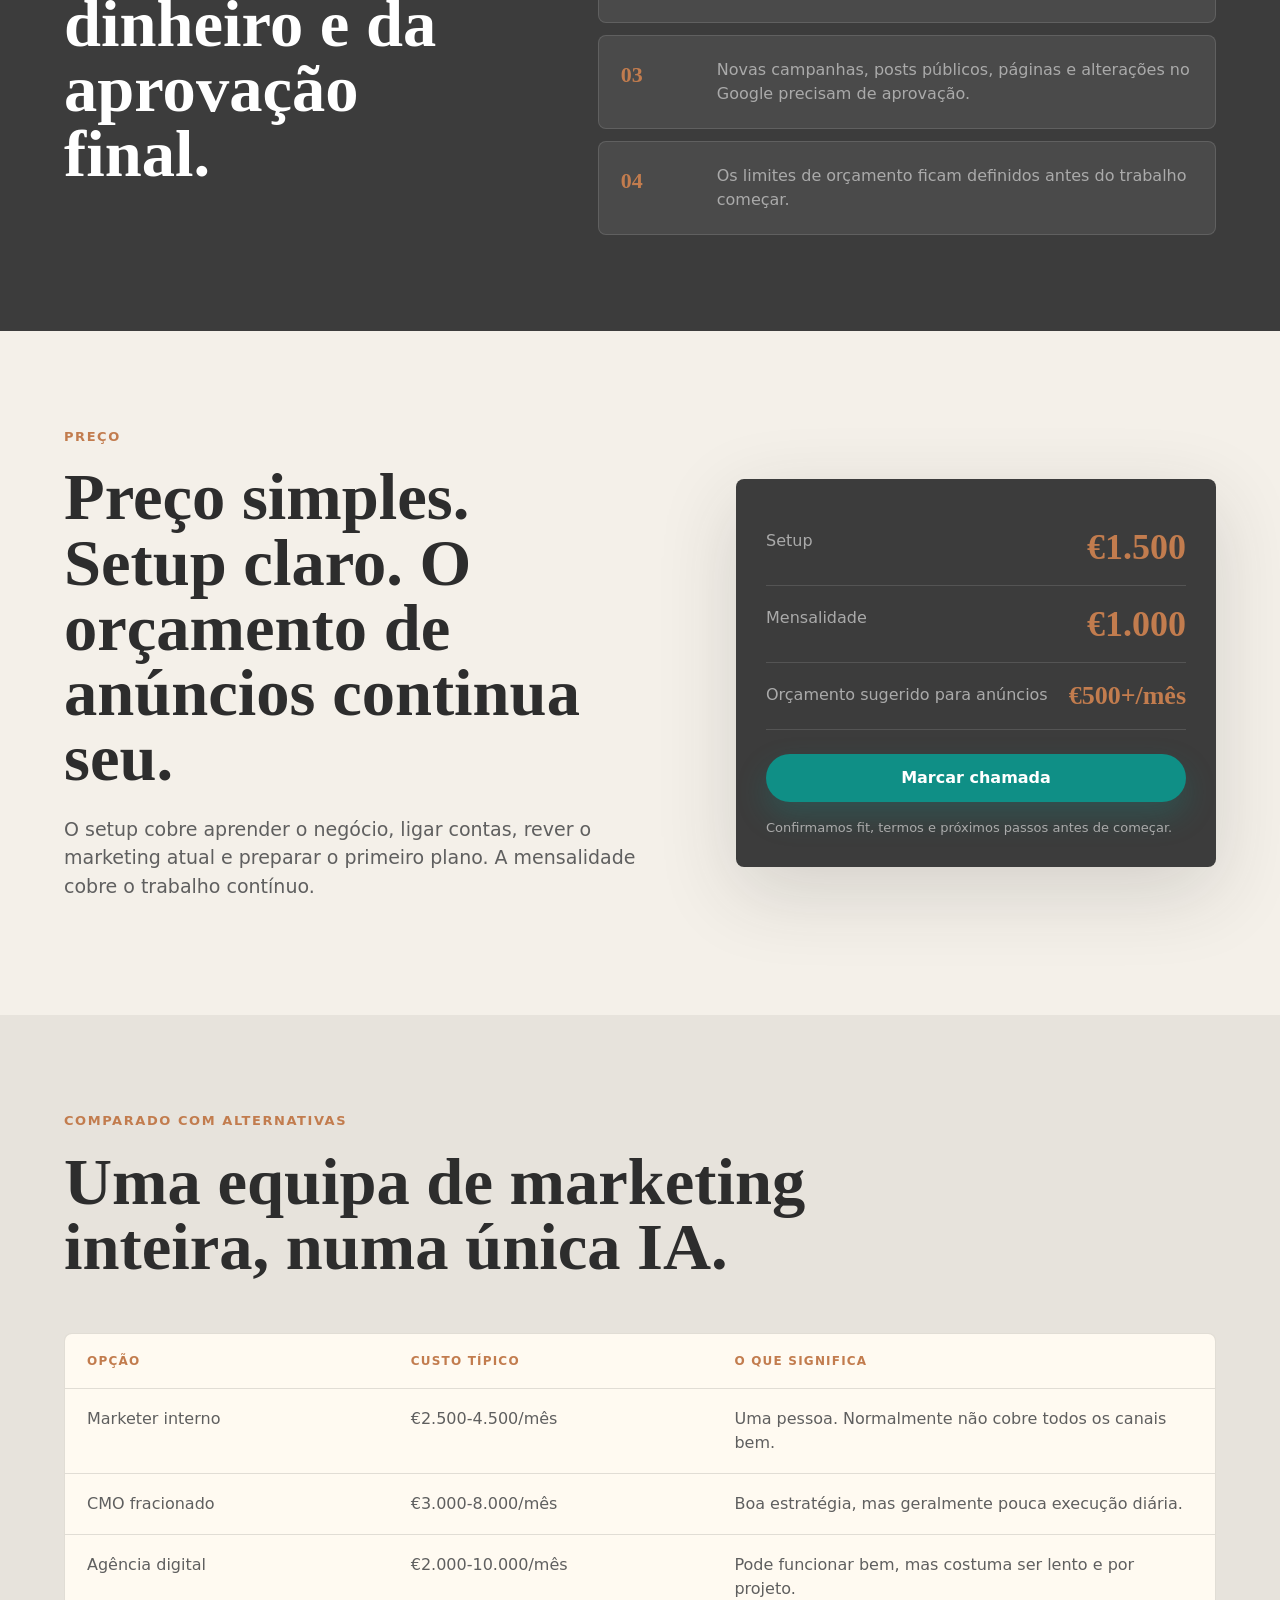
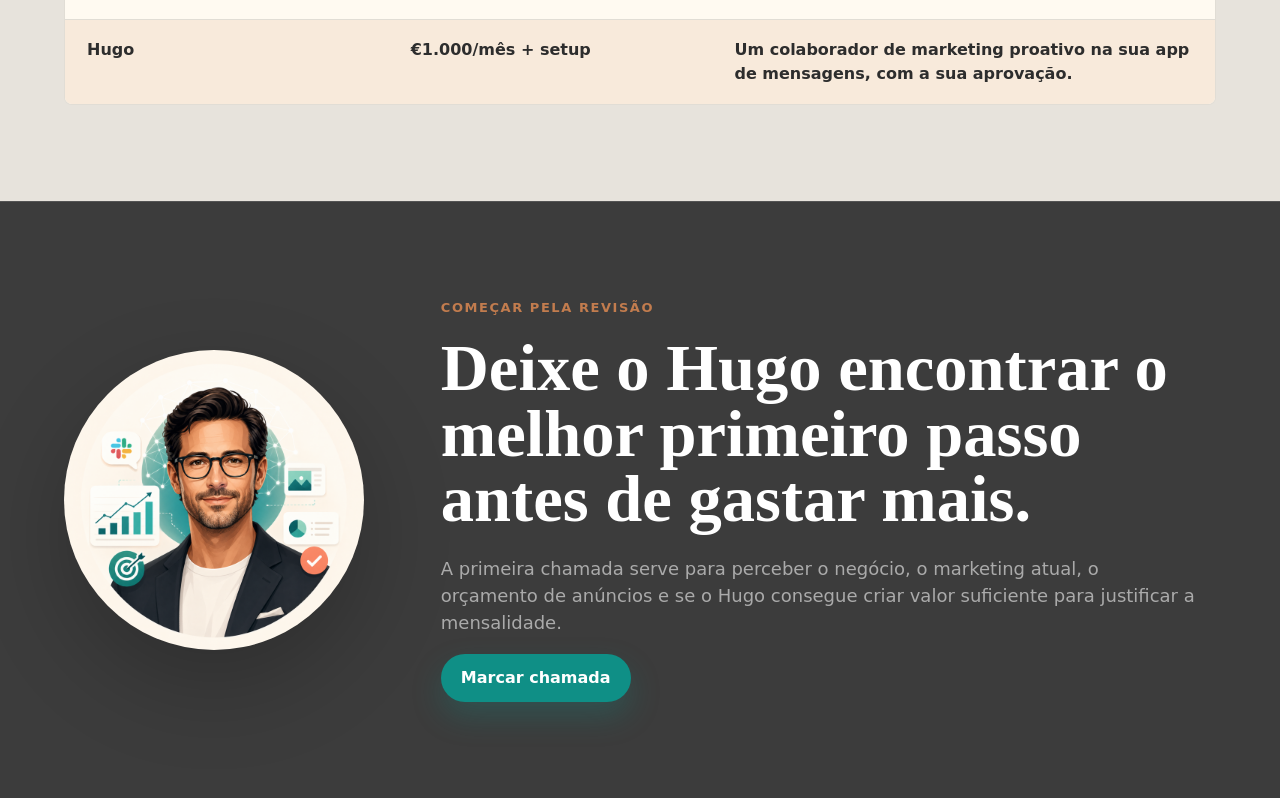
==== commit 826ff01b: "Reframe to single Hugo agent (drop multi-specialist team framing per PRD Amendment #16)" ====
--- a/pt.html
+++ b/pt.html
@@ -3,10 +3,10 @@
   <head>
     <meta charset="utf-8" />
     <meta name="viewport" content="width=device-width, initial-scale=1" />
-    <title>Hugo — O Diretor da sua equipa de marketing</title>
+    <title>Hugo — O seu colaborador de marketing com IA</title>
     <meta
       name="description"
-      content="O Hugo é um Diretor de Marketing com IA para pequenas empresas. Fala com o Hugo no Telegram, Slack, WhatsApp ou email — a app de mensagens que já usa. O Hugo coordena a equipa por trás."
+      content="O Hugo é um colaborador de marketing com IA para pequenas empresas. Fala com o Hugo no Telegram, Slack, WhatsApp ou email — a app de mensagens que já usa. Uma única IA trata dos anúncios, website, criativos, avaliações, prospeção e relatórios. Aprova o que importa."
     />
     <link rel="preload" href="assets/brand/hugos-avatar.png" as="image" />
     <link rel="stylesheet" href="./styles.css" />
@@ -19,8 +19,8 @@
       </a>
       <nav class="nav-links" aria-label="Secções">
         <a href="#how">Como funciona</a>
-        <a href="#team">Equipa</a>
-        <a href="#work">O que fazemos</a>
+        <a href="#team">Sobre o Hugo</a>
+        <a href="#work">O que o Hugo faz</a>
         <a href="#pricing">Preço</a>
       </nav>
       <div class="header-actions">
@@ -57,7 +57,7 @@
               <img src="assets/brand/hugos-avatar.png" alt="" />
               <div>
                 <strong>Hugo</strong>
-                <p>Sim. Verifiquei o website, o perfil Google e os anúncios. Vou pedir à equipa de anúncios, website e relatórios para preparar o primeiro passo.</p>
+                <p>Sim. Verifiquei o website, o perfil Google e os anúncios. Vou preparar o primeiro passo e trazer-lhe para aprovação.</p>
               </div>
             </div>
             <div class="approval-strip">
@@ -69,10 +69,10 @@
         </div>
 
         <div class="hero-content">
-          <p class="eyebrow">Diretor de marketing com IA para pequenas empresas</p>
-          <h1>Conheça o Hugo, o Diretor da sua equipa de marketing.</h1>
+          <p class="eyebrow">Colaborador de marketing com IA para pequenas empresas</p>
+          <h1>Conheça o Hugo, o seu colaborador de marketing com IA.</h1>
           <p class="hero-copy">
-            Fala com o Hugo. O Hugo trabalha com uma pequena equipa de IA para melhorar anúncios, website, criativos, avaliações, prospeção e relatórios. Aprova o trabalho importante antes de ir para o ar.
+            Fala com o Hugo. O Hugo trata dos anúncios, website, criativos, avaliações, prospeção e relatórios — uma única IA que faz o trabalho de uma pequena equipa. Aprova o trabalho importante antes de ir para o ar.
           </p>
           <div class="hero-actions">
             <a class="button button-primary" href="mailto:jccosta94@gmail.com?subject=Hugo%20chamada%20de%20descoberta">
@@ -138,7 +138,7 @@
           <article>
             <span>03</span>
             <h3>Prepara o trabalho</h3>
-            <p>A equipa prepara anúncios, páginas, imagens, correções e planos semanais com previews e orçamento claro.</p>
+            <p>O Hugo prepara anúncios, páginas, imagens, correções e planos semanais com previews e orçamento claro.</p>
           </article>
           <article>
             <span>04</span>
@@ -153,7 +153,7 @@
           <p class="section-kicker">A interface</p>
           <h2>Fala com o Hugo como falaria com alguém da sua equipa.</h2>
           <p>
-            Não precisa de gerir dashboards nem ferramentas de especialistas. O Hugo ouve, pede à equipa para preparar o trabalho e traz-lhe uma decisão simples: o que fazer, quanto custa e o que precisa de aprovar.
+            Não precisa de gerir dashboards nem ferramentas de especialistas. O Hugo ouve, prepara o trabalho e traz-lhe uma decisão simples: o que fazer, quanto custa e o que precisa de aprovar.
           </p>
         </div>
         <div class="slack-window large-window">
@@ -167,7 +167,7 @@
             <img src="assets/brand/hugos-avatar.png" alt="" />
             <div>
               <strong>Hugo</strong>
-              <p>Verifiquei o website, o perfil Google, as redes, os anúncios e os concorrentes. A equipa preparou o próximo passo. O problema principal é simples: as pessoas encontram a empresa, mas poucas deixam contacto.</p>
+              <p>Verifiquei o website, o perfil Google, as redes, os anúncios e os concorrentes. Eis o próximo passo. O problema principal é simples: as pessoas encontram a empresa, mas poucas deixam contacto.</p>
             </div>
           </div>
           <div class="proposal">
@@ -193,57 +193,25 @@
 
       <section class="section team-section" id="team">
         <div class="team-lead">
-          <p class="section-kicker">A equipa</p>
-          <h2>O Hugo é o Diretor. A equipa trabalha por trás.</h2>
+          <p class="section-kicker">Sobre o Hugo</p>
+          <h2>Uma única IA de marketing, a fazer o trabalho de uma pequena equipa.</h2>
           <p>
-            Fala apenas com o Hugo. O Hugo entende o negócio, decide o próximo passo, pede aos membros certos da equipa para trabalhar, revê o trabalho e traz tudo de volta na sua app de mensagens — Telegram, Slack, WhatsApp ou email.
+            Fala apenas com o Hugo. O Hugo gere os anúncios, constrói as páginas, desenha os criativos, prepara respostas a mensagens e avaliações, organiza prospeção e envia relatórios todas as semanas. Sem dashboards, sem ferramentas de especialista, sem camadas de agência — só o Hugo, na app de mensagens que já usa (Telegram, Slack, WhatsApp ou email).
           </p>
         </div>
         <div class="director-card">
           <img src="assets/brand/hugos-avatar.png" alt="Avatar do Hugo" />
           <div>
-            <span>Diretor</span>
+            <span>O seu colaborador de marketing com IA</span>
             <h3>Hugo</h3>
-            <p>O seu ponto de contacto. O Hugo transforma objetivos em tarefas para a equipa, gere aprovações e envia atualizações semanais.</p>
-          </div>
-        </div>
-        <div class="team-grid">
-          <article>
-            <span>01</span>
-            <h3>Gestor de Anúncios</h3>
-            <p>Gere Google e Meta Ads, verifica gastos, testa mensagens e move orçamento para o que funciona.</p>
-          </article>
-          <article>
-            <span>02</span>
-            <h3>Especialista de Website</h3>
-            <p>Cria e melhora páginas, formulários e caminhos de marcação.</p>
-          </article>
-          <article>
-            <span>03</span>
-            <h3>Designer de Marca</h3>
-            <p>Transforma fotos e materiais da marca em anúncios, banners, posts e variações criativas.</p>
-          </article>
-          <article>
-            <span>04</span>
-            <h3>Gestor de Mensagens e Avaliações</h3>
-            <p>Prepara respostas para mensagens, comentários, reviews Google e perguntas frequentes.</p>
-          </article>
-          <article>
-            <span>05</span>
-            <h3>Assistente de Prospeção</h3>
-            <p>Prepara emails simples e pesquisa de potenciais clientes quando faz sentido.</p>
-          </article>
-          <article>
-            <span>06</span>
-            <h3>Responsável de Relatórios</h3>
-            <p>Junta os números, explica o que aconteceu e avisa quando algo pode desperdiçar dinheiro.</p>
-          </article>
+            <p>Uma única IA com quem fala. O Hugo aprende o negócio, descobre o próximo passo útil, prepara-o e pede aprovação. Os seus objetivos viram trabalho; a sua aprovação vira ação; os resultados viram o plano da semana seguinte.</p>
+          </div>
         </div>
       </section>
 
       <section class="section" id="work">
         <div class="section-heading on-light">
-          <p class="section-kicker">O que a equipa faz</p>
+          <p class="section-kicker">O que o Hugo faz</p>
           <h2>Tudo o que é preciso para manter o marketing a andar todas as semanas.</h2>
         </div>
         <div class="work-grid">
@@ -359,7 +327,7 @@
       <section class="section comparison">
         <div class="section-heading on-light">
           <p class="section-kicker">Comparado com alternativas</p>
-          <h2>Uma pequena equipa de marketing, sem contratar uma.</h2>
+          <h2>Uma equipa de marketing inteira, numa única IA.</h2>
         </div>
         <div class="compare-table" role="table" aria-label="Comparação de alternativas de marketing">
           <div role="row">
@@ -385,7 +353,7 @@
           <div role="row" class="highlight-row">
             <span>Hugo</span>
             <span>€1.000/mês + setup</span>
-            <span>Uma equipa proativa na sua app de mensagens, com a sua aprovação.</span>
+            <span>Um colaborador de marketing proativo na sua app de mensagens, com a sua aprovação.</span>
           </div>
         </div>
       </section>
--- a/styles.css
+++ b/styles.css
@@ -962,17 +962,25 @@
     padding: 64px 18px;
   }
 
-  /* Hero — flow the avatar into the document instead of hiding it */
+  /* Hero — stack vertically and flow the avatar into the document instead of hiding it */
   .hero {
+    flex-direction: column;
+    align-items: stretch;
     padding-top: 84px;
     padding-bottom: 48px;
     min-height: auto;
   }
 
+  .hero::after {
+    display: none;
+  }
+
   .hero-scene {
     position: static;
     inset: auto;
-    margin-bottom: 24px;
+    width: 100%;
+    margin-bottom: 12px;
+    order: -1;
   }
 
   .halo-grid {
